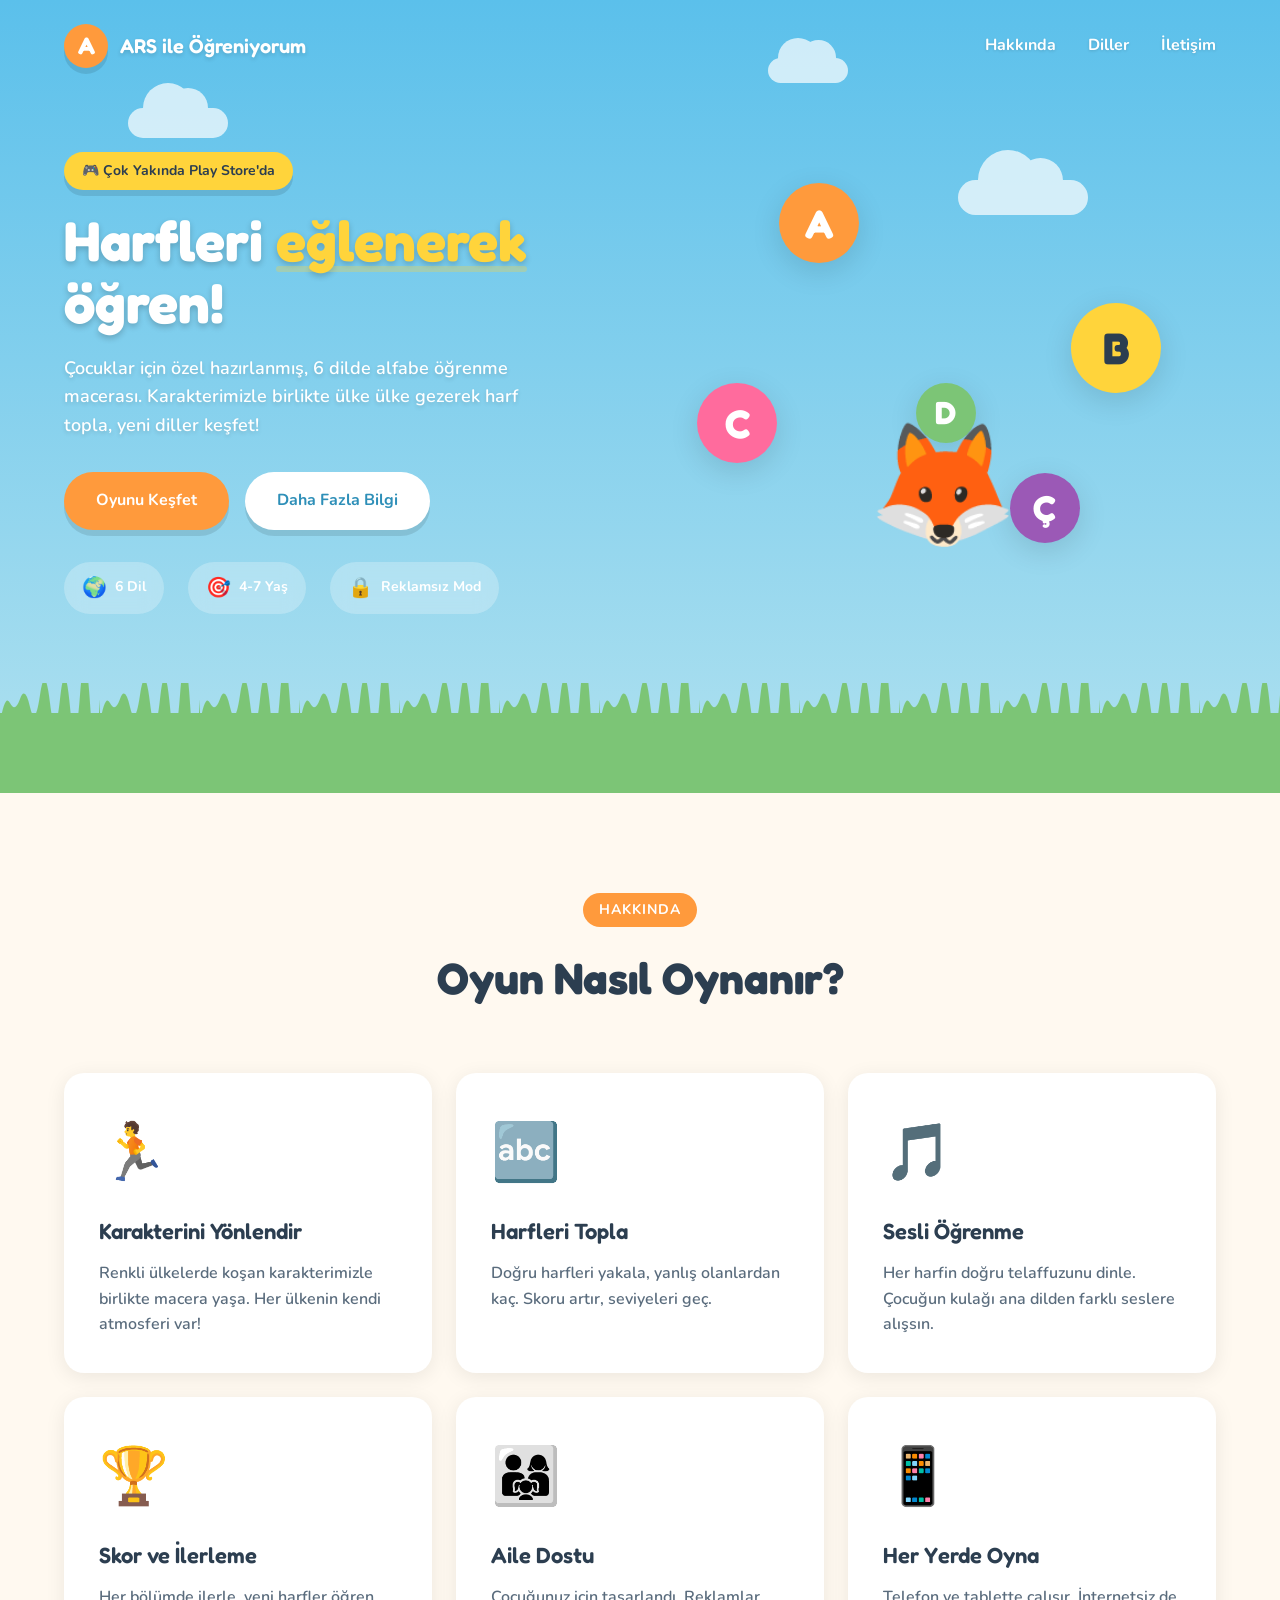
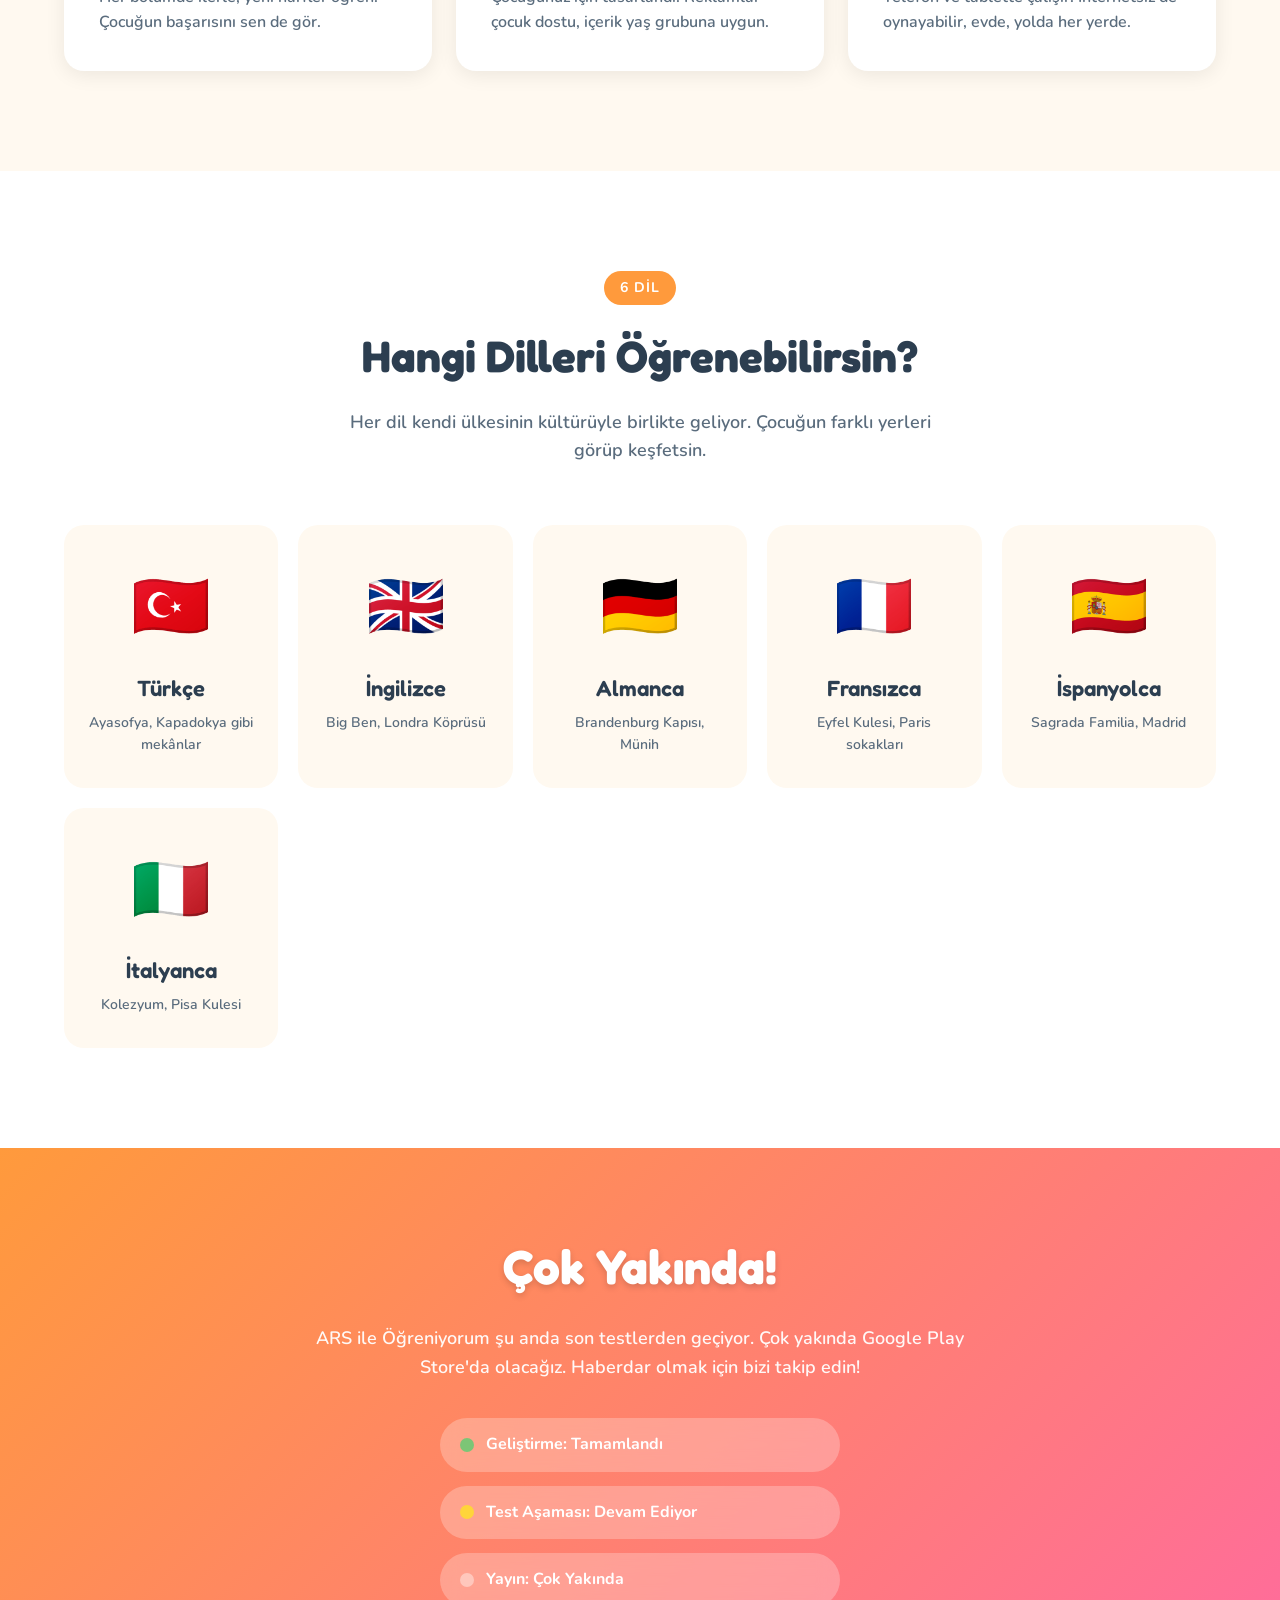
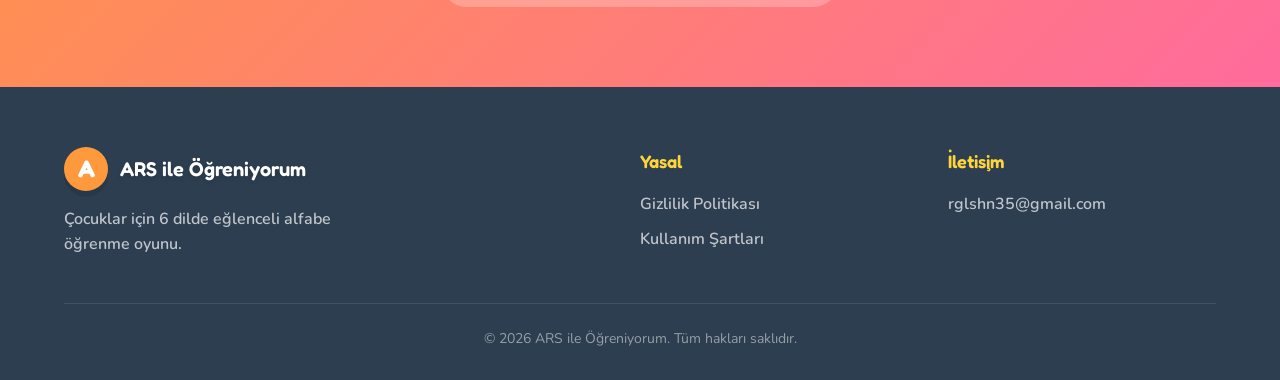
==== index.html @ 85badfee "Add files via upload" ====
<!DOCTYPE html>
<html lang="tr">
<head>
<meta charset="UTF-8">
<meta name="viewport" content="width=device-width, initial-scale=1.0">
<title>ARS ile Öğreniyorum - 6 Dilde Eğlenceli Alfabe Oyunu</title>
<meta name="description" content="Çocuklar için 6 dilde alfabe öğrenme oyunu. Türkçe, İngilizce, Almanca, Fransızca, İspanyolca ve İtalyanca alfabesini eğlenerek öğrenin!">
<meta name="keywords" content="alfabe oyunu, çocuk eğitimi, harf öğrenme, dil öğrenme, eğitici oyun, türkçe alfabe, ingilizce alfabe">
<meta name="author" content="Recep Gülşahin">
<meta property="og:title" content="ARS ile Öğreniyorum - Eğlenceli Alfabe Oyunu">
<meta property="og:description" content="6 dilde harf toplama oyunu ile çocuğunuz alfabeyi eğlenerek öğrensin!">
<meta property="og:type" content="website">
<meta property="og:url" content="https://arsileogreniyorum.com">
<link rel="preconnect" href="https://fonts.googleapis.com">
<link rel="preconnect" href="https://fonts.gstatic.com" crossorigin>
<link href="https://fonts.googleapis.com/css2?family=Fredoka:wght@400;500;600;700&family=Nunito:wght@400;600;700;800&display=swap" rel="stylesheet">
<link rel="stylesheet" href="style.css">
</head>
<body>

<!-- Gökyüzü ve bulutlar -->
<div class="sky-bg">
  <div class="cloud cloud-1"></div>
  <div class="cloud cloud-2"></div>
  <div class="cloud cloud-3"></div>
</div>

<!-- Header -->
<header>
  <nav class="container">
    <div class="logo">
      <span class="logo-icon">A</span>
      <span class="logo-text">ARS ile Öğreniyorum</span>
    </div>
    <div class="nav-links">
      <a href="#hakkinda">Hakkında</a>
      <a href="#diller">Diller</a>
      <a href="#iletisim">İletişim</a>
    </div>
  </nav>
</header>

<!-- Hero -->
<section class="hero container">
  <div class="hero-content">
    <div class="badge">🎮 Çok Yakında Play Store'da</div>
    <h1>Harfleri <span class="highlight">eğlenerek</span> öğren!</h1>
    <p class="hero-text">
      Çocuklar için özel hazırlanmış, 6 dilde alfabe öğrenme macerası.
      Karakterimizle birlikte ülke ülke gezerek harf topla, yeni diller keşfet!
    </p>
    <div class="hero-buttons">
      <a href="#diller" class="btn btn-primary">Oyunu Keşfet</a>
      <a href="#hakkinda" class="btn btn-secondary">Daha Fazla Bilgi</a>
    </div>
    <div class="hero-features">
      <div class="feature-mini">
        <span class="feature-icon">🌍</span>
        <span>6 Dil</span>
      </div>
      <div class="feature-mini">
        <span class="feature-icon">🎯</span>
        <span>4-7 Yaş</span>
      </div>
      <div class="feature-mini">
        <span class="feature-icon">🔒</span>
        <span>Reklamsız Mod</span>
      </div>
    </div>
  </div>
  <div class="hero-visual">
    <div class="letter-bubble bubble-1">A</div>
    <div class="letter-bubble bubble-2">B</div>
    <div class="letter-bubble bubble-3">C</div>
    <div class="letter-bubble bubble-4">Ç</div>
    <div class="letter-bubble bubble-5">D</div>
    <div class="hero-character">🦊</div>
  </div>
</section>

<!-- Çimen ayırıcı -->
<div class="grass-divider"></div>

<!-- Hakkında -->
<section id="hakkinda" class="about">
  <div class="container">
    <div class="section-header">
      <span class="section-label">Hakkında</span>
      <h2>Oyun Nasıl Oynanır?</h2>
    </div>
    <div class="features-grid">
      <div class="feature-card">
        <div class="feature-emoji">🏃</div>
        <h3>Karakterini Yönlendir</h3>
        <p>Renkli ülkelerde koşan karakterimizle birlikte macera yaşa. Her ülkenin kendi atmosferi var!</p>
      </div>
      <div class="feature-card">
        <div class="feature-emoji">🔤</div>
        <h3>Harfleri Topla</h3>
        <p>Doğru harfleri yakala, yanlış olanlardan kaç. Skoru artır, seviyeleri geç.</p>
      </div>
      <div class="feature-card">
        <div class="feature-emoji">🎵</div>
        <h3>Sesli Öğrenme</h3>
        <p>Her harfin doğru telaffuzunu dinle. Çocuğun kulağı ana dilden farklı seslere alışsın.</p>
      </div>
      <div class="feature-card">
        <div class="feature-emoji">🏆</div>
        <h3>Skor ve İlerleme</h3>
        <p>Her bölümde ilerle, yeni harfler öğren. Çocuğun başarısını sen de gör.</p>
      </div>
      <div class="feature-card">
        <div class="feature-emoji">👨‍👩‍👧</div>
        <h3>Aile Dostu</h3>
        <p>Çocuğunuz için tasarlandı. Reklamlar çocuk dostu, içerik yaş grubuna uygun.</p>
      </div>
      <div class="feature-card">
        <div class="feature-emoji">📱</div>
        <h3>Her Yerde Oyna</h3>
        <p>Telefon ve tablette çalışır. İnternetsiz de oynayabilir, evde, yolda her yerde.</p>
      </div>
    </div>
  </div>
</section>

<!-- Diller -->
<section id="diller" class="languages">
  <div class="container">
    <div class="section-header">
      <span class="section-label">6 Dil</span>
      <h2>Hangi Dilleri Öğrenebilirsin?</h2>
      <p class="section-text">Her dil kendi ülkesinin kültürüyle birlikte geliyor. Çocuğun farklı yerleri görüp keşfetsin.</p>
    </div>
    <div class="languages-grid">
      <div class="language-card">
        <div class="lang-flag">🇹🇷</div>
        <h3>Türkçe</h3>
        <p>Ayasofya, Kapadokya gibi mekânlar</p>
      </div>
      <div class="language-card">
        <div class="lang-flag">🇬🇧</div>
        <h3>İngilizce</h3>
        <p>Big Ben, Londra Köprüsü</p>
      </div>
      <div class="language-card">
        <div class="lang-flag">🇩🇪</div>
        <h3>Almanca</h3>
        <p>Brandenburg Kapısı, Münih</p>
      </div>
      <div class="language-card">
        <div class="lang-flag">🇫🇷</div>
        <h3>Fransızca</h3>
        <p>Eyfel Kulesi, Paris sokakları</p>
      </div>
      <div class="language-card">
        <div class="lang-flag">🇪🇸</div>
        <h3>İspanyolca</h3>
        <p>Sagrada Familia, Madrid</p>
      </div>
      <div class="language-card">
        <div class="lang-flag">🇮🇹</div>
        <h3>İtalyanca</h3>
        <p>Kolezyum, Pisa Kulesi</p>
      </div>
    </div>
  </div>
</section>

<!-- Yakında -->
<section class="cta">
  <div class="container">
    <div class="cta-box">
      <h2>Çok Yakında!</h2>
      <p>ARS ile Öğreniyorum şu anda son testlerden geçiyor. Çok yakında Google Play Store'da olacağız. Haberdar olmak için bizi takip edin!</p>
      <div class="cta-status">
        <div class="status-item">
          <span class="status-dot"></span>
          <span>Geliştirme: Tamamlandı</span>
        </div>
        <div class="status-item">
          <span class="status-dot active"></span>
          <span>Test Aşaması: Devam Ediyor</span>
        </div>
        <div class="status-item">
          <span class="status-dot pending"></span>
          <span>Yayın: Çok Yakında</span>
        </div>
      </div>
    </div>
  </div>
</section>

<!-- Footer -->
<footer id="iletisim">
  <div class="container">
    <div class="footer-grid">
      <div class="footer-brand">
        <div class="logo">
          <span class="logo-icon">A</span>
          <span class="logo-text">ARS ile Öğreniyorum</span>
        </div>
        <p>Çocuklar için 6 dilde eğlenceli alfabe öğrenme oyunu.</p>
      </div>
      <div class="footer-links">
        <h4>Yasal</h4>
        <a href="privacy.html">Gizlilik Politikası</a>
        <a href="terms.html">Kullanım Şartları</a>
      </div>
      <div class="footer-links">
        <h4>İletişim</h4>
        <a href="mailto:rglshn35@gmail.com">rglshn35@gmail.com</a>
      </div>
    </div>
    <div class="footer-bottom">
      <p>&copy; 2026 ARS ile Öğreniyorum. Tüm hakları saklıdır.</p>
    </div>
  </div>
</footer>

</body>
</html>
---- style.css ----
/* ===========================
   ARS ile Öğreniyorum - Stil
   =========================== */

* {
  margin: 0;
  padding: 0;
  box-sizing: border-box;
}

:root {
  --sky-blue: #5BC0EB;
  --sky-blue-light: #A8DEEF;
  --sky-blue-dark: #2E8FB8;
  --orange: #FF9A3C;
  --orange-dark: #F07F1F;
  --grass-green: #7CC576;
  --grass-dark: #4A9F47;
  --yellow: #FFD43B;
  --pink: #FF6B9D;
  --purple: #9B59B6;
  --text-dark: #2C3E50;
  --text-medium: #5A6C7D;
  --text-light: #95A5A6;
  --bg-cream: #FFF9F0;
  --white: #FFFFFF;
  --shadow-soft: 0 4px 20px rgba(0,0,0,0.08);
  --shadow-medium: 0 8px 30px rgba(0,0,0,0.12);
  --shadow-pop: 0 6px 0 rgba(0,0,0,0.1);
  --radius-sm: 12px;
  --radius-md: 20px;
  --radius-lg: 30px;
  --radius-xl: 40px;
}

html {
  scroll-behavior: smooth;
}

body {
  font-family: 'Nunito', -apple-system, sans-serif;
  color: var(--text-dark);
  background: var(--bg-cream);
  line-height: 1.6;
  overflow-x: hidden;
}

.container {
  max-width: 1200px;
  margin: 0 auto;
  padding: 0 24px;
}

/* ============ ARKA PLAN ============ */
.sky-bg {
  position: fixed;
  top: 0;
  left: 0;
  width: 100%;
  height: 80vh;
  background: linear-gradient(180deg, var(--sky-blue) 0%, var(--sky-blue-light) 100%);
  z-index: -2;
  overflow: hidden;
}

.cloud {
  position: absolute;
  background: white;
  border-radius: 100px;
  opacity: 0.7;
  animation: float 20s ease-in-out infinite;
}

.cloud::before, .cloud::after {
  content: '';
  position: absolute;
  background: white;
  border-radius: 50%;
}

.cloud-1 {
  width: 100px;
  height: 30px;
  top: 15%;
  left: 10%;
  animation-delay: 0s;
}
.cloud-1::before {
  width: 50px;
  height: 50px;
  top: -25px;
  left: 15px;
}
.cloud-1::after {
  width: 40px;
  height: 40px;
  top: -20px;
  right: 20px;
}

.cloud-2 {
  width: 130px;
  height: 35px;
  top: 25%;
  right: 15%;
  animation-delay: -7s;
}
.cloud-2::before {
  width: 60px;
  height: 60px;
  top: -30px;
  left: 20px;
}
.cloud-2::after {
  width: 45px;
  height: 45px;
  top: -22px;
  right: 25px;
}

.cloud-3 {
  width: 80px;
  height: 25px;
  top: 8%;
  left: 60%;
  animation-delay: -14s;
}
.cloud-3::before {
  width: 40px;
  height: 40px;
  top: -20px;
  left: 10px;
}
.cloud-3::after {
  width: 35px;
  height: 35px;
  top: -18px;
  right: 12px;
}

@keyframes float {
  0%, 100% { transform: translateX(0); }
  50% { transform: translateX(30px); }
}

/* ============ HEADER ============ */
header {
  padding: 24px 0;
  position: relative;
  z-index: 10;
}

nav {
  display: flex;
  justify-content: space-between;
  align-items: center;
}

.logo {
  display: flex;
  align-items: center;
  gap: 12px;
}

.logo-icon {
  width: 44px;
  height: 44px;
  background: var(--orange);
  color: white;
  border-radius: 50%;
  display: flex;
  align-items: center;
  justify-content: center;
  font-family: 'Fredoka', sans-serif;
  font-weight: 700;
  font-size: 24px;
  box-shadow: var(--shadow-pop);
}

.logo-text {
  font-family: 'Fredoka', sans-serif;
  font-weight: 600;
  font-size: 20px;
  color: white;
  text-shadow: 0 2px 4px rgba(0,0,0,0.15);
}

.nav-links {
  display: flex;
  gap: 32px;
}

.nav-links a {
  color: white;
  text-decoration: none;
  font-weight: 700;
  font-size: 16px;
  transition: opacity 0.2s;
  text-shadow: 0 1px 3px rgba(0,0,0,0.15);
}

.nav-links a:hover {
  opacity: 0.8;
}

/* ============ HERO ============ */
.hero {
  display: grid;
  grid-template-columns: 1fr 1fr;
  gap: 60px;
  align-items: center;
  padding: 60px 24px 100px;
  position: relative;
  z-index: 5;
}

.badge {
  display: inline-block;
  background: var(--yellow);
  color: var(--text-dark);
  padding: 8px 18px;
  border-radius: 100px;
  font-weight: 700;
  font-size: 14px;
  margin-bottom: 20px;
  box-shadow: var(--shadow-pop);
}

.hero h1 {
  font-family: 'Fredoka', sans-serif;
  font-weight: 700;
  font-size: clamp(36px, 5vw, 56px);
  line-height: 1.1;
  color: white;
  margin-bottom: 20px;
  text-shadow: 0 3px 6px rgba(0,0,0,0.2);
}

.highlight {
  color: var(--yellow);
  position: relative;
  display: inline-block;
}

.highlight::after {
  content: '';
  position: absolute;
  bottom: 0;
  left: 0;
  width: 100%;
  height: 6px;
  background: var(--yellow);
  border-radius: 10px;
  opacity: 0.3;
}

.hero-text {
  color: white;
  font-size: 18px;
  margin-bottom: 32px;
  font-weight: 600;
  text-shadow: 0 2px 4px rgba(0,0,0,0.15);
  max-width: 500px;
}

.hero-buttons {
  display: flex;
  gap: 16px;
  margin-bottom: 32px;
  flex-wrap: wrap;
}

.btn {
  display: inline-block;
  padding: 16px 32px;
  border-radius: 100px;
  text-decoration: none;
  font-weight: 700;
  font-size: 16px;
  transition: transform 0.2s, box-shadow 0.2s;
  border: none;
  cursor: pointer;
}

.btn-primary {
  background: var(--orange);
  color: white;
  box-shadow: var(--shadow-pop);
}

.btn-primary:hover {
  transform: translateY(-2px);
  box-shadow: 0 10px 0 rgba(0,0,0,0.1);
}

.btn-secondary {
  background: white;
  color: var(--sky-blue-dark);
  box-shadow: var(--shadow-pop);
}

.btn-secondary:hover {
  transform: translateY(-2px);
}

.hero-features {
  display: flex;
  gap: 24px;
  flex-wrap: wrap;
}

.feature-mini {
  display: flex;
  align-items: center;
  gap: 8px;
  background: rgba(255,255,255,0.25);
  backdrop-filter: blur(10px);
  padding: 10px 18px;
  border-radius: 100px;
  color: white;
  font-weight: 700;
  font-size: 14px;
}

.feature-icon {
  font-size: 20px;
}

/* ============ HERO VISUAL ============ */
.hero-visual {
  position: relative;
  height: 400px;
}

.letter-bubble {
  position: absolute;
  width: 80px;
  height: 80px;
  background: white;
  border-radius: 50%;
  display: flex;
  align-items: center;
  justify-content: center;
  font-family: 'Fredoka', sans-serif;
  font-weight: 700;
  font-size: 40px;
  box-shadow: var(--shadow-medium);
  animation: bounce 3s ease-in-out infinite;
}

.bubble-1 {
  background: var(--orange);
  color: white;
  top: 0;
  left: 20%;
  animation-delay: 0s;
}
.bubble-2 {
  background: var(--yellow);
  color: var(--text-dark);
  top: 30%;
  right: 10%;
  animation-delay: -0.5s;
  width: 90px;
  height: 90px;
  font-size: 44px;
}
.bubble-3 {
  background: var(--pink);
  color: white;
  bottom: 30%;
  left: 5%;
  animation-delay: -1s;
}
.bubble-4 {
  background: var(--purple);
  color: white;
  bottom: 10%;
  right: 25%;
  animation-delay: -1.5s;
  width: 70px;
  height: 70px;
  font-size: 36px;
}
.bubble-5 {
  background: var(--grass-green);
  color: white;
  top: 50%;
  left: 45%;
  animation-delay: -2s;
  width: 60px;
  height: 60px;
  font-size: 32px;
}

@keyframes bounce {
  0%, 100% { transform: translateY(0) rotate(-5deg); }
  50% { transform: translateY(-15px) rotate(5deg); }
}

.hero-character {
  position: absolute;
  bottom: 0;
  left: 50%;
  transform: translateX(-50%);
  font-size: 120px;
  animation: wiggle 4s ease-in-out infinite;
}

@keyframes wiggle {
  0%, 100% { transform: translateX(-50%) rotate(-3deg); }
  50% { transform: translateX(-50%) rotate(3deg); }
}

/* ============ ÇİMEN AYIRICI ============ */
.grass-divider {
  height: 80px;
  background: var(--grass-green);
  position: relative;
  margin-top: -1px;
}

.grass-divider::before {
  content: '';
  position: absolute;
  top: -30px;
  left: 0;
  right: 0;
  height: 40px;
  background: var(--grass-green);
  -webkit-mask-image: url("data:image/svg+xml,%3Csvg xmlns='http://www.w3.org/2000/svg' viewBox='0 0 100 20' preserveAspectRatio='none'%3E%3Cpath d='M0,20 Q5,5 10,10 T20,8 T30,12 T40,6 T50,10 T60,8 T70,12 T80,6 T90,10 T100,8 L100,20 Z' fill='black'/%3E%3C/svg%3E");
  mask-image: url("data:image/svg+xml,%3Csvg xmlns='http://www.w3.org/2000/svg' viewBox='0 0 100 20' preserveAspectRatio='none'%3E%3Cpath d='M0,20 Q5,5 10,10 T20,8 T30,12 T40,6 T50,10 T60,8 T70,12 T80,6 T90,10 T100,8 L100,20 Z' fill='black'/%3E%3C/svg%3E");
  -webkit-mask-size: 100px 100%;
  mask-size: 100px 100%;
  -webkit-mask-repeat: repeat-x;
  mask-repeat: repeat-x;
}

/* ============ HAKKİNDA ============ */
.about {
  padding: 100px 0;
  background: var(--bg-cream);
  position: relative;
  z-index: 5;
}

.section-header {
  text-align: center;
  margin-bottom: 60px;
}

.section-label {
  display: inline-block;
  background: var(--orange);
  color: white;
  padding: 6px 16px;
  border-radius: 100px;
  font-weight: 700;
  font-size: 14px;
  margin-bottom: 16px;
  text-transform: uppercase;
  letter-spacing: 1px;
}

.section-header h2 {
  font-family: 'Fredoka', sans-serif;
  font-weight: 700;
  font-size: clamp(32px, 4vw, 44px);
  color: var(--text-dark);
  margin-bottom: 16px;
}

.section-text {
  color: var(--text-medium);
  font-size: 18px;
  max-width: 600px;
  margin: 0 auto;
  font-weight: 600;
}

.features-grid {
  display: grid;
  grid-template-columns: repeat(auto-fit, minmax(280px, 1fr));
  gap: 24px;
}

.feature-card {
  background: white;
  padding: 32px;
  border-radius: var(--radius-md);
  box-shadow: var(--shadow-soft);
  transition: transform 0.3s, box-shadow 0.3s;
  border: 3px solid transparent;
}

.feature-card:hover {
  transform: translateY(-8px);
  box-shadow: var(--shadow-medium);
  border-color: var(--orange);
}

.feature-emoji {
  font-size: 56px;
  margin-bottom: 16px;
}

.feature-card h3 {
  font-family: 'Fredoka', sans-serif;
  font-weight: 600;
  font-size: 22px;
  color: var(--text-dark);
  margin-bottom: 12px;
}

.feature-card p {
  color: var(--text-medium);
  font-size: 16px;
  font-weight: 600;
}

/* ============ DİLLER ============ */
.languages {
  padding: 100px 0;
  background: white;
}

.languages-grid {
  display: grid;
  grid-template-columns: repeat(auto-fit, minmax(200px, 1fr));
  gap: 20px;
}

.language-card {
  background: var(--bg-cream);
  padding: 28px 20px;
  border-radius: var(--radius-md);
  text-align: center;
  transition: transform 0.3s;
  border: 3px solid transparent;
}

.language-card:hover {
  transform: translateY(-6px) rotate(-2deg);
  border-color: var(--sky-blue);
}

.lang-flag {
  font-size: 64px;
  margin-bottom: 12px;
}

.language-card h3 {
  font-family: 'Fredoka', sans-serif;
  font-weight: 600;
  font-size: 22px;
  color: var(--text-dark);
  margin-bottom: 6px;
}

.language-card p {
  color: var(--text-medium);
  font-size: 14px;
  font-weight: 600;
}

/* ============ CTA ============ */
.cta {
  padding: 80px 0;
  background: linear-gradient(135deg, var(--orange) 0%, var(--pink) 100%);
}

.cta-box {
  text-align: center;
  color: white;
  max-width: 700px;
  margin: 0 auto;
}

.cta-box h2 {
  font-family: 'Fredoka', sans-serif;
  font-weight: 700;
  font-size: clamp(36px, 5vw, 48px);
  margin-bottom: 20px;
  text-shadow: 0 3px 6px rgba(0,0,0,0.15);
}

.cta-box p {
  font-size: 18px;
  margin-bottom: 36px;
  font-weight: 600;
  opacity: 0.95;
}

.cta-status {
  display: flex;
  flex-direction: column;
  gap: 14px;
  max-width: 400px;
  margin: 0 auto;
  text-align: left;
}

.status-item {
  display: flex;
  align-items: center;
  gap: 12px;
  background: rgba(255,255,255,0.25);
  padding: 14px 20px;
  border-radius: 100px;
  font-weight: 700;
  backdrop-filter: blur(10px);
}

.status-dot {
  width: 14px;
  height: 14px;
  border-radius: 50%;
  background: var(--grass-green);
  flex-shrink: 0;
}

.status-dot.active {
  background: var(--yellow);
  animation: pulse 1.5s ease-in-out infinite;
}

.status-dot.pending {
  background: rgba(255,255,255,0.4);
}

@keyframes pulse {
  0%, 100% { opacity: 1; }
  50% { opacity: 0.5; }
}

/* ============ FOOTER ============ */
footer {
  background: var(--text-dark);
  color: white;
  padding: 60px 0 30px;
}

.footer-grid {
  display: grid;
  grid-template-columns: 2fr 1fr 1fr;
  gap: 40px;
  margin-bottom: 40px;
}

.footer-brand .logo-text {
  color: white;
}

.footer-brand p {
  margin-top: 16px;
  color: rgba(255,255,255,0.7);
  font-weight: 600;
  max-width: 300px;
}

.footer-links h4 {
  font-family: 'Fredoka', sans-serif;
  font-weight: 600;
  font-size: 18px;
  margin-bottom: 16px;
  color: var(--yellow);
}

.footer-links a {
  display: block;
  color: rgba(255,255,255,0.7);
  text-decoration: none;
  margin-bottom: 10px;
  font-weight: 600;
  transition: color 0.2s;
}

.footer-links a:hover {
  color: white;
}

.footer-bottom {
  border-top: 1px solid rgba(255,255,255,0.1);
  padding-top: 24px;
  text-align: center;
  color: rgba(255,255,255,0.5);
  font-size: 14px;
}

/* ============ MOBİL ============ */
@media (max-width: 900px) {
  .hero {
    grid-template-columns: 1fr;
    text-align: center;
    padding: 40px 24px 80px;
  }

  .hero-text {
    margin-left: auto;
    margin-right: auto;
  }

  .hero-buttons {
    justify-content: center;
  }

  .hero-features {
    justify-content: center;
  }

  .hero-visual {
    height: 300px;
    order: -1;
  }

  .hero-character {
    font-size: 80px;
  }

  .nav-links {
    display: none;
  }

  .footer-grid {
    grid-template-columns: 1fr;
    text-align: center;
    gap: 30px;
  }

  .footer-brand p {
    margin-left: auto;
    margin-right: auto;
  }
}

@media (max-width: 600px) {
  .container {
    padding: 0 16px;
  }

  .hero h1 {
    font-size: 36px;
  }

  .hero-text {
    font-size: 16px;
  }

  .btn {
    padding: 14px 28px;
    font-size: 15px;
  }

  .feature-card {
    padding: 24px;
  }
}

/* Gizlilik & Şartlar sayfaları */
.legal-page {
  background: var(--bg-cream);
  min-height: 100vh;
}

.legal-page .sky-bg {
  height: 200px;
}

.legal-content {
  background: white;
  border-radius: var(--radius-lg);
  padding: 50px;
  margin: 40px auto 80px;
  max-width: 900px;
  box-shadow: var(--shadow-soft);
  position: relative;
  z-index: 5;
}

.legal-content h1 {
  font-family: 'Fredoka', sans-serif;
  font-weight: 700;
  font-size: 36px;
  color: var(--text-dark);
  margin-bottom: 8px;
}

.legal-content .last-updated {
  color: var(--text-light);
  font-size: 14px;
  margin-bottom: 32px;
  font-weight: 600;
}

.legal-content h2 {
  font-family: 'Fredoka', sans-serif;
  font-weight: 600;
  font-size: 24px;
  color: var(--orange-dark);
  margin: 32px 0 12px;
}

.legal-content h3 {
  font-family: 'Fredoka', sans-serif;
  font-weight: 600;
  font-size: 18px;
  color: var(--text-dark);
  margin: 20px 0 8px;
}

.legal-content p, .legal-content li {
  color: var(--text-medium);
  font-size: 16px;
  line-height: 1.7;
  margin-bottom: 12px;
  font-weight: 500;
}

.legal-content ul {
  padding-left: 24px;
  margin-bottom: 16px;
}

.legal-content a {
  color: var(--sky-blue-dark);
  font-weight: 700;
}

.legal-content .back-link {
  display: inline-block;
  margin-bottom: 20px;
  color: var(--orange-dark);
  text-decoration: none;
  font-weight: 700;
}

.legal-content .back-link:hover {
  text-decoration: underline;
}

.legal-content .contact-box {
  background: var(--bg-cream);
  padding: 24px;
  border-radius: var(--radius-md);
  margin-top: 32px;
  border-left: 4px solid var(--orange);
}

@media (max-width: 600px) {
  .legal-content {
    padding: 30px 20px;
    margin: 20px 16px 60px;
  }

  .legal-content h1 {
    font-size: 28px;
  }
}
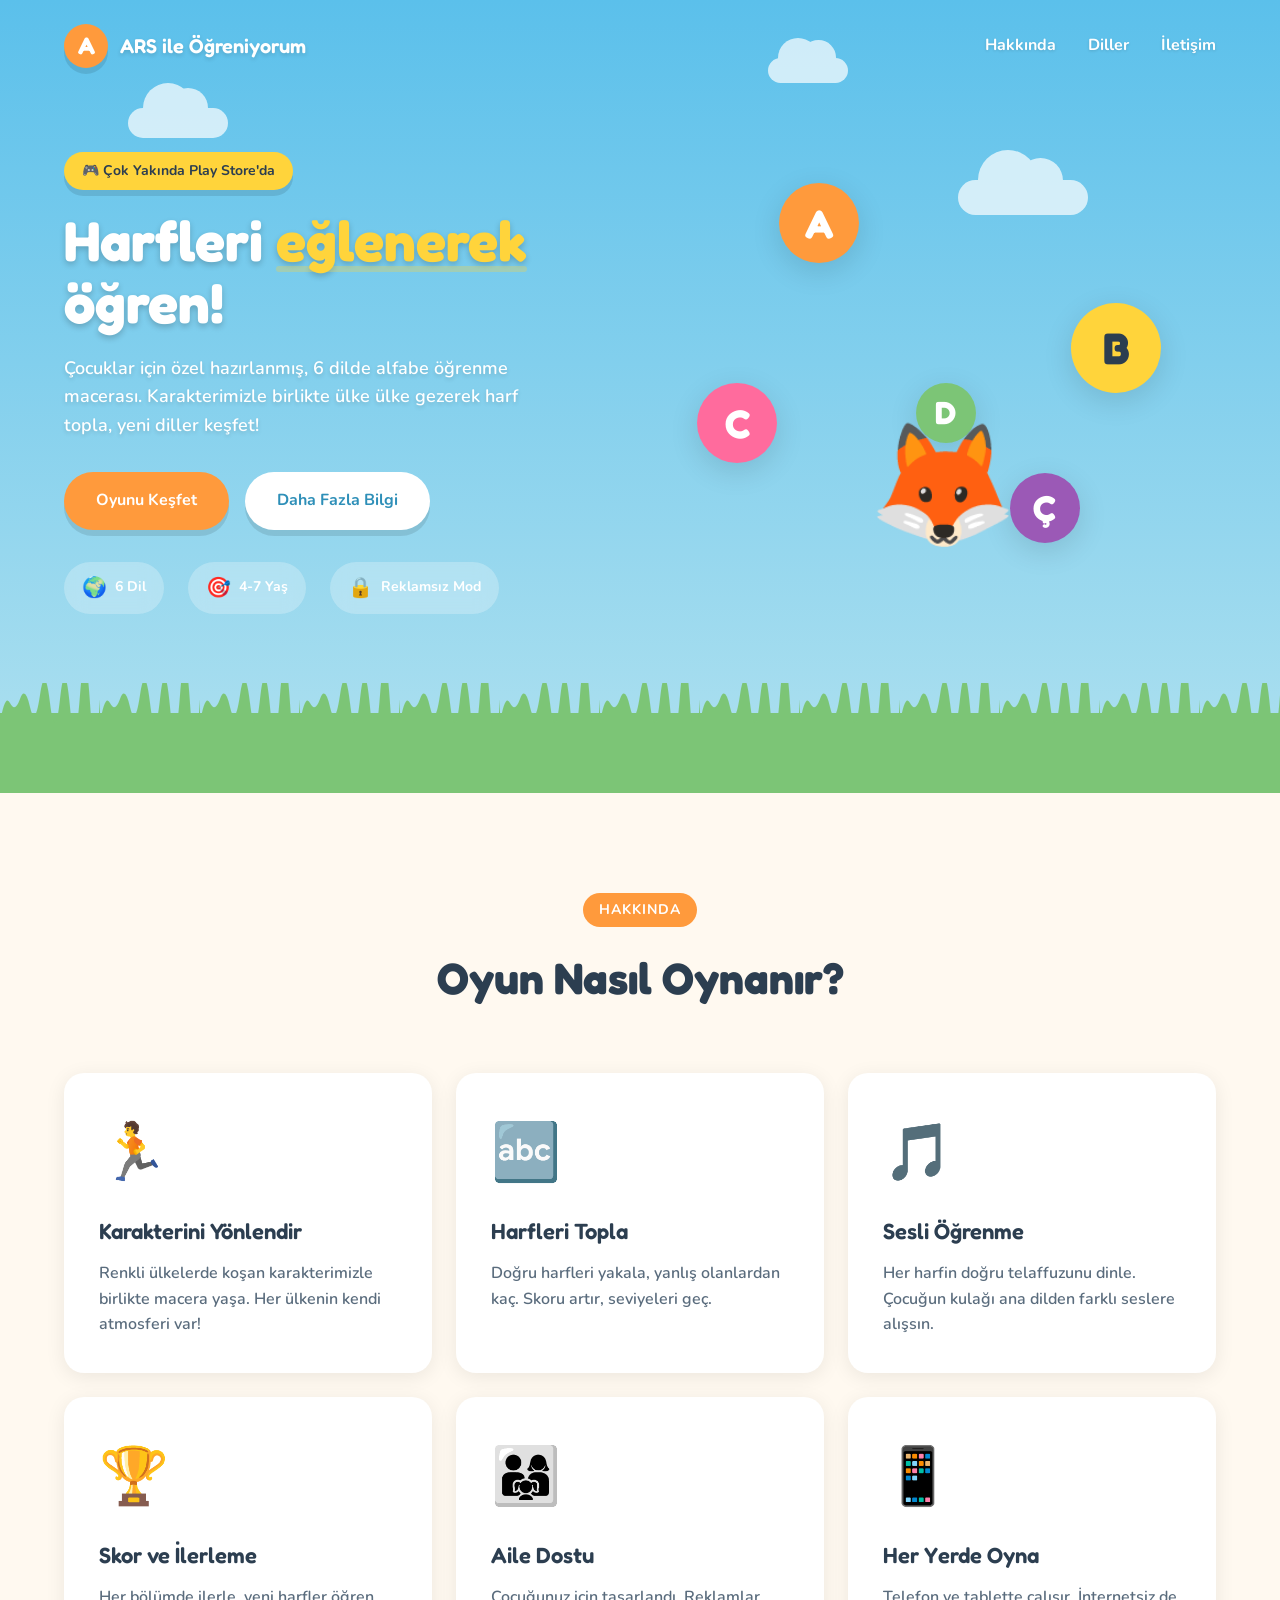
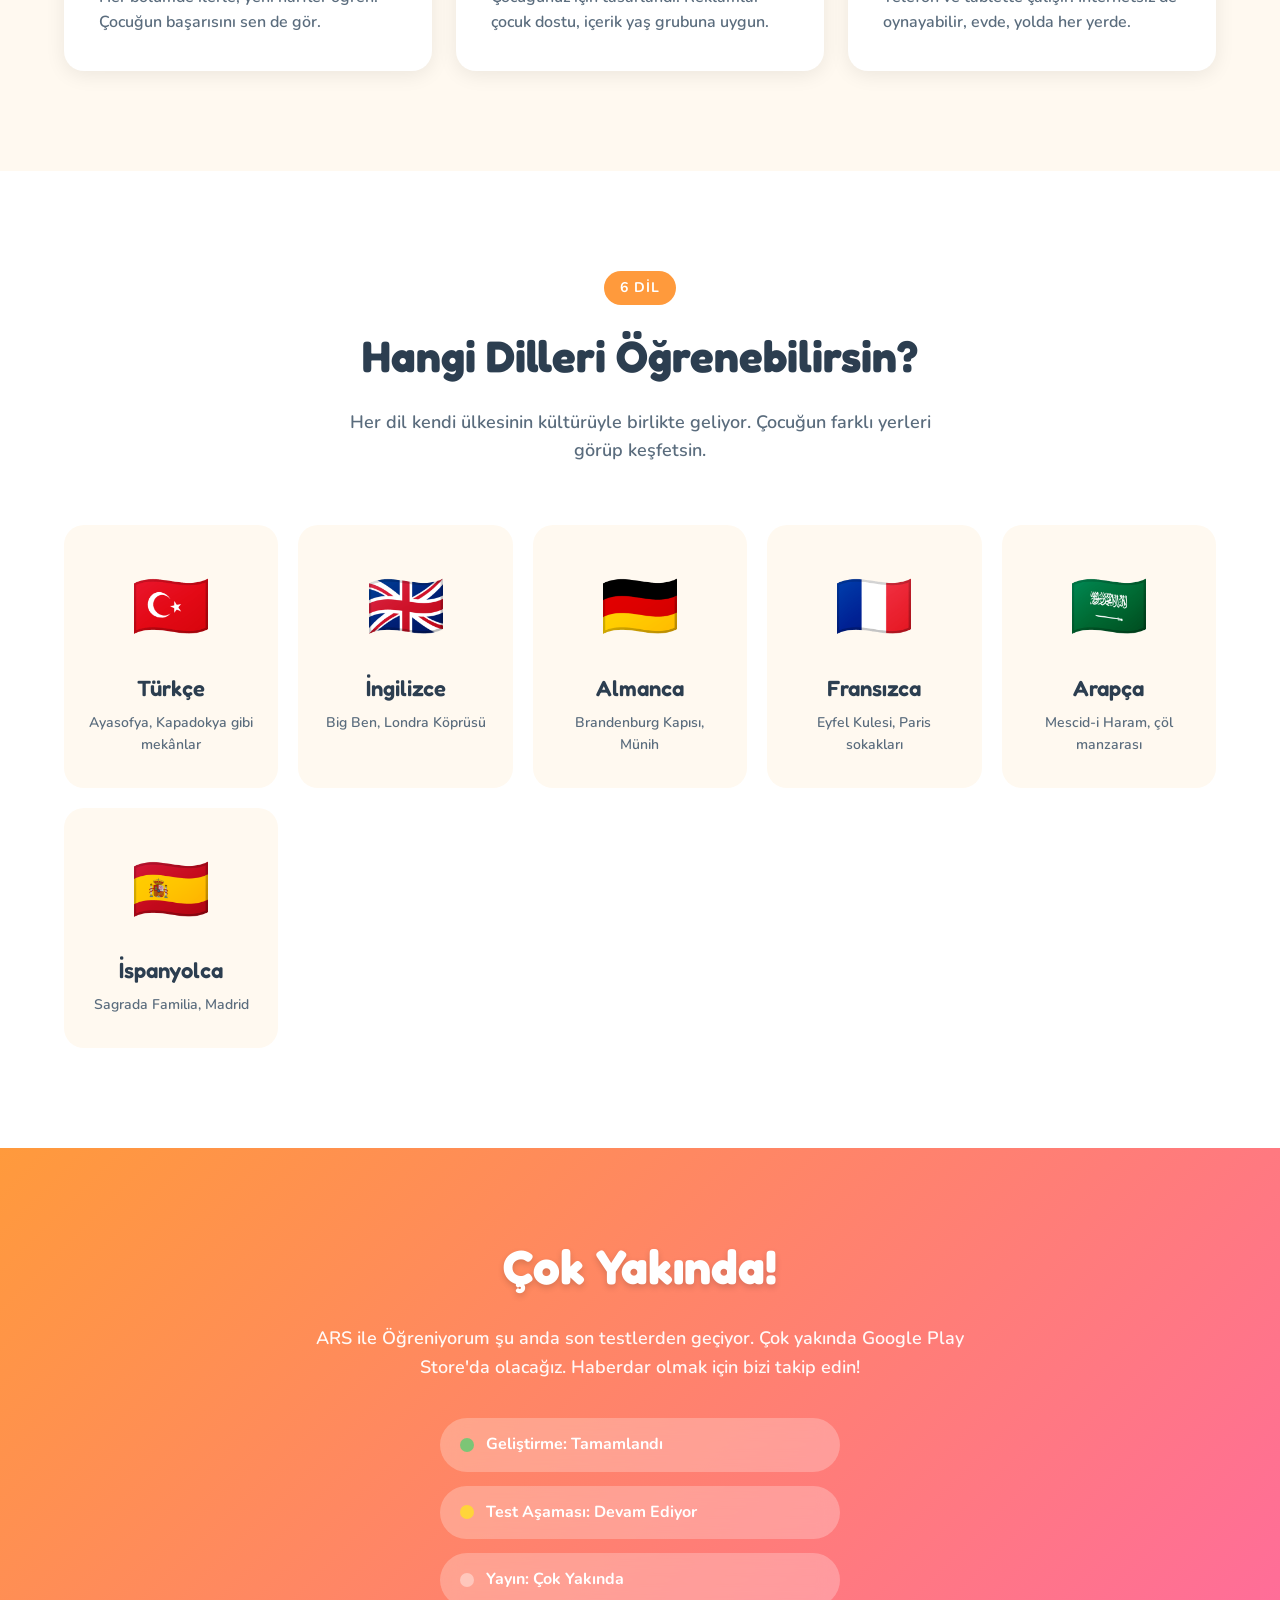
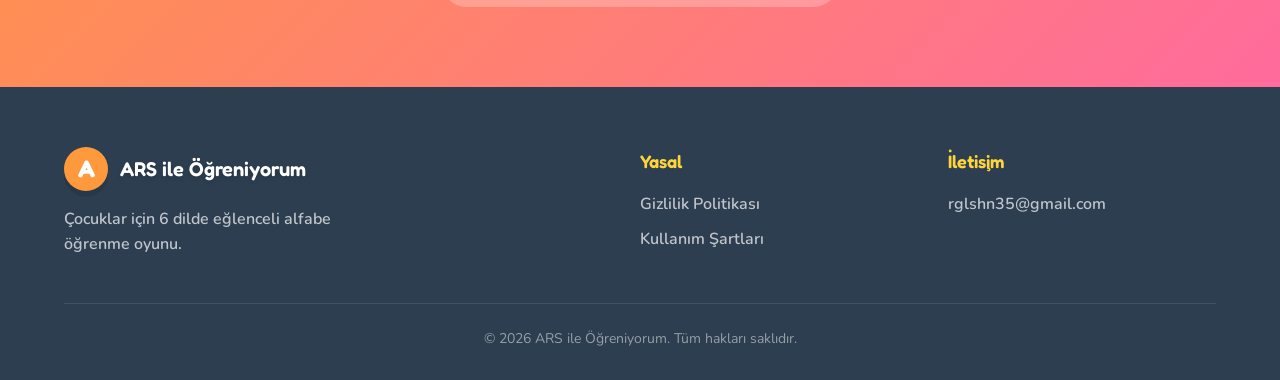
==== commit 6579911a: "Add files via upload" ====
--- a/index.html
+++ b/index.html
@@ -4,7 +4,7 @@
 <meta charset="UTF-8">
 <meta name="viewport" content="width=device-width, initial-scale=1.0">
 <title>ARS ile Öğreniyorum - 6 Dilde Eğlenceli Alfabe Oyunu</title>
-<meta name="description" content="Çocuklar için 6 dilde alfabe öğrenme oyunu. Türkçe, İngilizce, Almanca, Fransızca, İspanyolca ve İtalyanca alfabesini eğlenerek öğrenin!">
+<meta name="description" content="Çocuklar için 6 dilde alfabe öğrenme oyunu. Türkçe, İngilizce, Almanca, Fransızca, Arapça ve İspanyolca alfabesini eğlenerek öğrenin!">
 <meta name="keywords" content="alfabe oyunu, çocuk eğitimi, harf öğrenme, dil öğrenme, eğitici oyun, türkçe alfabe, ingilizce alfabe">
 <meta name="author" content="Recep Gülşahin">
 <meta property="og:title" content="ARS ile Öğreniyorum - Eğlenceli Alfabe Oyunu">
@@ -153,14 +153,14 @@
         <p>Eyfel Kulesi, Paris sokakları</p>
       </div>
       <div class="language-card">
+        <div class="lang-flag">🇸🇦</div>
+        <h3>Arapça</h3>
+        <p>Mescid-i Haram, çöl manzarası</p>
+      </div>
+      <div class="language-card">
         <div class="lang-flag">🇪🇸</div>
         <h3>İspanyolca</h3>
         <p>Sagrada Familia, Madrid</p>
-      </div>
-      <div class="language-card">
-        <div class="lang-flag">🇮🇹</div>
-        <h3>İtalyanca</h3>
-        <p>Kolezyum, Pisa Kulesi</p>
       </div>
     </div>
   </div>
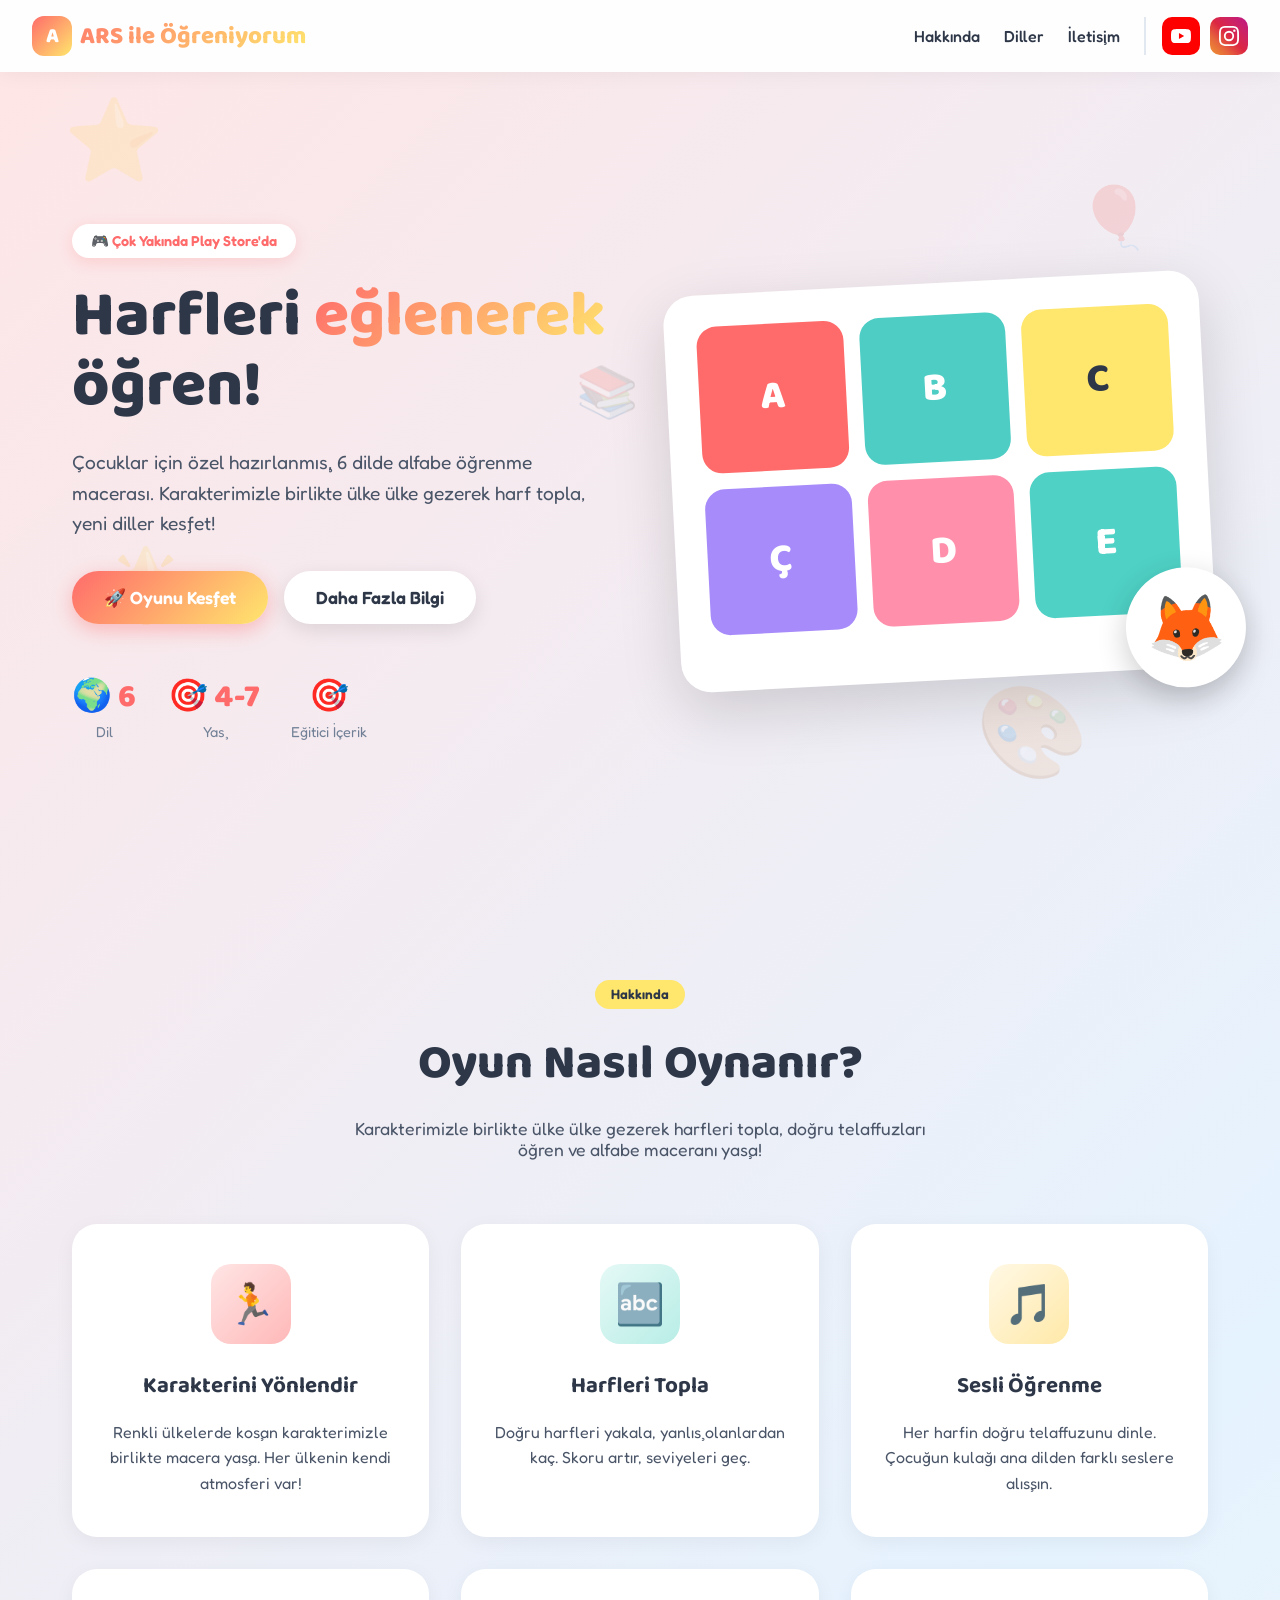
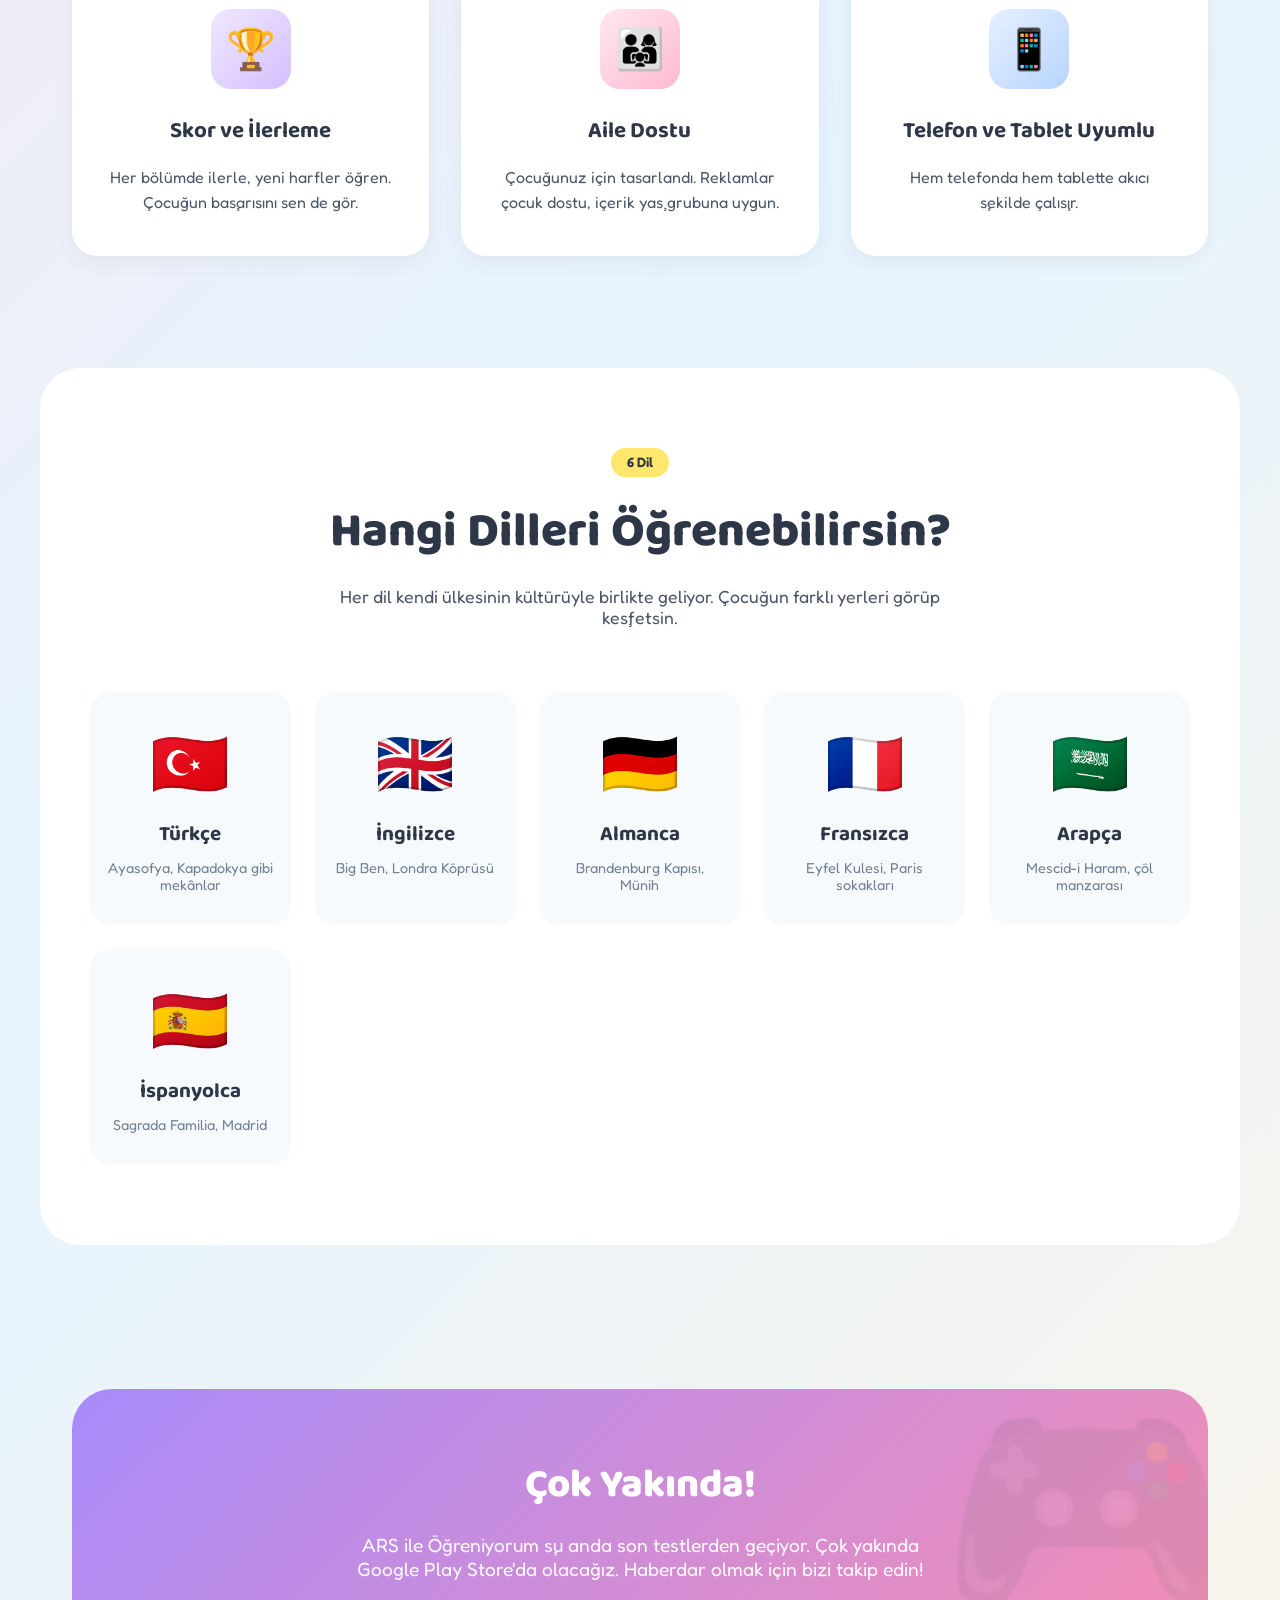
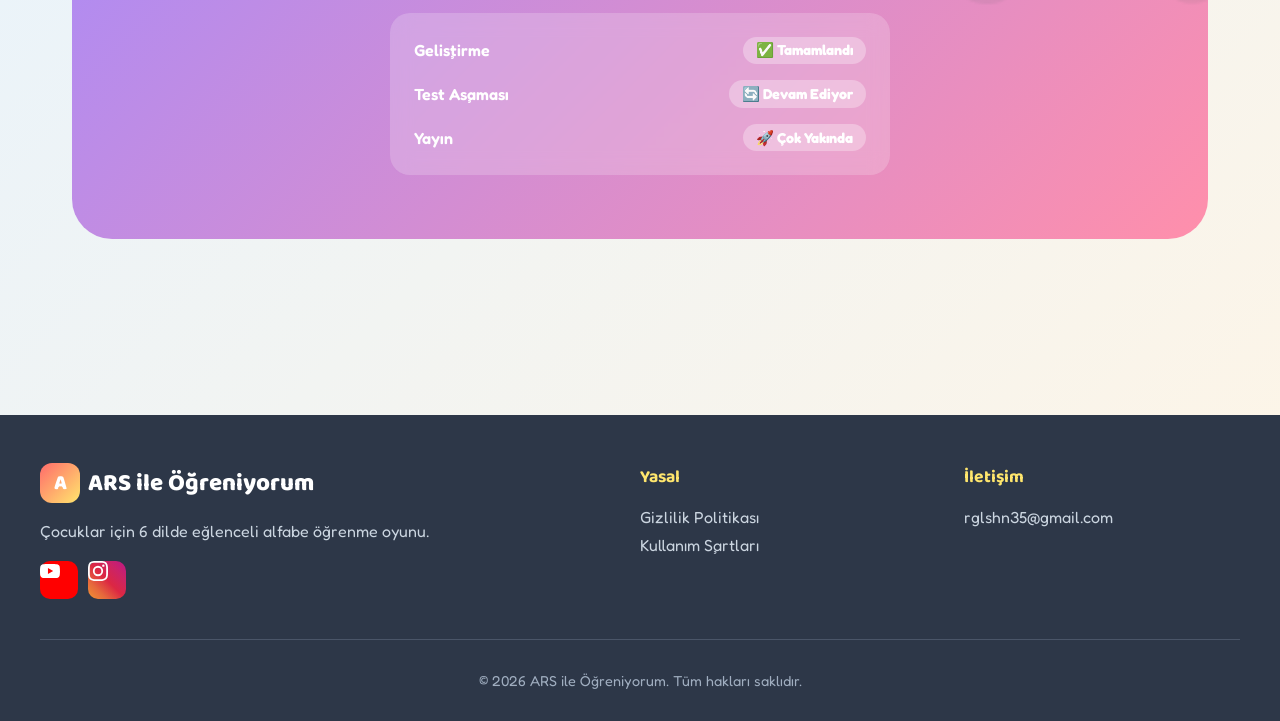
==== commit 408edc02: "Add files via upload" ====
--- a/index.html
+++ b/index.html
@@ -1,221 +1,1033 @@
 <!DOCTYPE html>
 <html lang="tr">
 <head>
-<meta charset="UTF-8">
-<meta name="viewport" content="width=device-width, initial-scale=1.0">
-<title>ARS ile Öğreniyorum - 6 Dilde Eğlenceli Alfabe Oyunu</title>
-<meta name="description" content="Çocuklar için 6 dilde alfabe öğrenme oyunu. Türkçe, İngilizce, Almanca, Fransızca, Arapça ve İspanyolca alfabesini eğlenerek öğrenin!">
-<meta name="keywords" content="alfabe oyunu, çocuk eğitimi, harf öğrenme, dil öğrenme, eğitici oyun, türkçe alfabe, ingilizce alfabe">
-<meta name="author" content="Recep Gülşahin">
-<meta property="og:title" content="ARS ile Öğreniyorum - Eğlenceli Alfabe Oyunu">
-<meta property="og:description" content="6 dilde harf toplama oyunu ile çocuğunuz alfabeyi eğlenerek öğrensin!">
-<meta property="og:type" content="website">
-<meta property="og:url" content="https://arsileogreniyorum.com">
-<link rel="preconnect" href="https://fonts.googleapis.com">
-<link rel="preconnect" href="https://fonts.gstatic.com" crossorigin>
-<link href="https://fonts.googleapis.com/css2?family=Fredoka:wght@400;500;600;700&family=Nunito:wght@400;600;700;800&display=swap" rel="stylesheet">
-<link rel="stylesheet" href="style.css">
+    <meta charset="UTF-8">
+    <meta name="viewport" content="width=device-width, initial-scale=1.0">
+    <title>ARS ile Öğreniyorum - 6 Dilde Eğlenceli Alfabe Oyunu</title>
+    <meta name="description" content="Çocuklar için 6 dilde alfabe öğrenme oyunu. Türkçe, İngilizce, Almanca, Fransızca, Arapça ve İspanyolca alfabesini eğlenerek öğrenin!">
+    <meta name="keywords" content="alfabe oyunu, çocuk eğitimi, harf öğrenme, dil öğrenme, eğitici oyun, türkçe alfabe, ingilizce alfabe">
+    <meta name="author" content="Recep Gülşahin">
+
+    <!-- Open Graph -->
+    <meta property="og:title" content="ARS ile Öğreniyorum - Eğlenceli Alfabe Oyunu">
+    <meta property="og:description" content="6 dilde harf toplama oyunu ile çocuğunuz alfabeyi eğlenerek öğrensin!">
+    <meta property="og:type" content="website">
+    <meta property="og:url" content="https://arsileogreniyorum.com">
+
+    <!-- Favicon -->
+    <link rel="icon" type="image/svg+xml" href="data:image/svg+xml,%3Csvg xmlns='http://www.w3.org/2000/svg' viewBox='0 0 100 100'%3E%3Ctext y='.9em' font-size='90'%3E🎮%3C/text%3E%3C/svg%3E">
+
+    <!-- Google Fonts -->
+    <link rel="preconnect" href="https://fonts.googleapis.com">
+    <link rel="preconnect" href="https://fonts.gstatic.com" crossorigin>
+    <link href="https://fonts.googleapis.com/css2?family=Fredoka:wght@400;500;600;700&family=Baloo+2:wght@400;600;700;800&display=swap" rel="stylesheet">
+
+    <style>
+        * {
+            margin: 0;
+            padding: 0;
+            box-sizing: border-box;
+        }
+
+        :root {
+            --primary: #FF6B6B;
+            --secondary: #4ECDC4;
+            --accent: #FFE66D;
+            --purple: #A78BFA;
+            --pink: #FF8FAB;
+            --dark: #2D3748;
+            --light: #F7FAFC;
+            --gradient-1: linear-gradient(135deg, #FF6B6B 0%, #FFE66D 100%);
+            --gradient-2: linear-gradient(135deg, #4ECDC4 0%, #44A08D 100%);
+            --gradient-3: linear-gradient(135deg, #A78BFA 0%, #FF8FAB 100%);
+            --gradient-bg: linear-gradient(135deg, #FFE5E5 0%, #E5F3FF 50%, #FFF5E5 100%);
+        }
+
+        body {
+            font-family: 'Fredoka', -apple-system, BlinkMacSystemFont, sans-serif;
+            color: var(--dark);
+            background: var(--gradient-bg);
+            min-height: 100vh;
+            overflow-x: hidden;
+        }
+
+        /* Floating shapes background */
+        .bg-shapes {
+            position: fixed;
+            top: 0;
+            left: 0;
+            width: 100%;
+            height: 100%;
+            z-index: -1;
+            overflow: hidden;
+            pointer-events: none;
+        }
+
+        .shape {
+            position: absolute;
+            opacity: 0.15;
+            animation: float 15s infinite ease-in-out;
+        }
+
+        .shape:nth-child(1) { top: 10%; left: 5%; font-size: 80px; animation-delay: 0s; }
+        .shape:nth-child(2) { top: 20%; right: 10%; font-size: 60px; animation-delay: 2s; }
+        .shape:nth-child(3) { top: 60%; left: 8%; font-size: 70px; animation-delay: 4s; }
+        .shape:nth-child(4) { top: 75%; right: 15%; font-size: 90px; animation-delay: 6s; }
+        .shape:nth-child(5) { top: 40%; left: 45%; font-size: 50px; animation-delay: 8s; }
+
+        @keyframes float {
+            0%, 100% { transform: translateY(0) rotate(0deg); }
+            50% { transform: translateY(-30px) rotate(10deg); }
+        }
+
+        /* Navigation */
+        nav {
+            position: fixed;
+            top: 0;
+            left: 0;
+            right: 0;
+            background: rgba(255, 255, 255, 0.95);
+            backdrop-filter: blur(10px);
+            padding: 1rem 2rem;
+            display: flex;
+            justify-content: space-between;
+            align-items: center;
+            z-index: 1000;
+            box-shadow: 0 2px 20px rgba(0,0,0,0.05);
+        }
+
+        .logo {
+            font-family: 'Baloo 2', cursive;
+            font-size: 1.5rem;
+            font-weight: 800;
+            background: var(--gradient-1);
+            -webkit-background-clip: text;
+            -webkit-text-fill-color: transparent;
+            background-clip: text;
+            display: flex;
+            align-items: center;
+            gap: 0.5rem;
+        }
+
+        .logo-icon {
+            display: inline-flex;
+            align-items: center;
+            justify-content: center;
+            width: 40px;
+            height: 40px;
+            background: var(--gradient-1);
+            border-radius: 12px;
+            color: white;
+            font-size: 1.3rem;
+            -webkit-text-fill-color: white;
+        }
+
+        .nav-right {
+            display: flex;
+            align-items: center;
+            gap: 1.5rem;
+        }
+
+        .nav-links {
+            display: flex;
+            gap: 1.5rem;
+            list-style: none;
+        }
+
+        .nav-links a {
+            color: var(--dark);
+            text-decoration: none;
+            font-weight: 500;
+            transition: color 0.3s;
+            position: relative;
+        }
+
+        .nav-links a:hover {
+            color: var(--primary);
+        }
+
+        .nav-links a::after {
+            content: '';
+            position: absolute;
+            bottom: -4px;
+            left: 0;
+            width: 0;
+            height: 2px;
+            background: var(--primary);
+            transition: width 0.3s;
+        }
+
+        .nav-links a:hover::after {
+            width: 100%;
+        }
+
+        .social-icons {
+            display: flex;
+            gap: 0.6rem;
+            align-items: center;
+            padding-left: 1rem;
+            border-left: 2px solid #E2E8F0;
+        }
+
+        .social-icon {
+            display: inline-flex;
+            align-items: center;
+            justify-content: center;
+            width: 38px;
+            height: 38px;
+            border-radius: 10px;
+            text-decoration: none;
+            transition: all 0.3s ease;
+            color: white;
+        }
+
+        .social-icon.youtube {
+            background: #FF0000;
+        }
+
+        .social-icon.instagram {
+            background: linear-gradient(45deg, #f09433 0%,#e6683c 25%,#dc2743 50%,#cc2366 75%,#bc1888 100%);
+        }
+
+        .social-icon:hover {
+            transform: translateY(-3px) scale(1.05);
+            box-shadow: 0 6px 15px rgba(0,0,0,0.2);
+        }
+
+        .social-icon svg {
+            width: 20px;
+            height: 20px;
+            fill: white;
+        }
+
+        /* Hero Section */
+        .hero {
+            min-height: 100vh;
+            padding: 8rem 2rem 4rem;
+            display: flex;
+            align-items: center;
+            justify-content: center;
+            position: relative;
+        }
+
+        .hero-content {
+            max-width: 1200px;
+            display: grid;
+            grid-template-columns: 1fr 1fr;
+            gap: 4rem;
+            align-items: center;
+        }
+
+        .hero-text {
+            animation: slideInLeft 0.8s ease-out;
+        }
+
+        @keyframes slideInLeft {
+            from { opacity: 0; transform: translateX(-50px); }
+            to { opacity: 1; transform: translateX(0); }
+        }
+
+        .hero-badge {
+            display: inline-block;
+            background: white;
+            padding: 0.5rem 1.2rem;
+            border-radius: 50px;
+            font-size: 0.9rem;
+            color: var(--primary);
+            font-weight: 600;
+            margin-bottom: 1.5rem;
+            box-shadow: 0 4px 15px rgba(255, 107, 107, 0.2);
+            animation: pulse 2s infinite;
+        }
+
+        @keyframes pulse {
+            0%, 100% { transform: scale(1); }
+            50% { transform: scale(1.05); }
+        }
+
+        h1 {
+            font-family: 'Baloo 2', cursive;
+            font-size: 4rem;
+            font-weight: 800;
+            line-height: 1.1;
+            margin-bottom: 1.5rem;
+            color: var(--dark);
+        }
+
+        h1 .highlight {
+            background: var(--gradient-1);
+            -webkit-background-clip: text;
+            -webkit-text-fill-color: transparent;
+            background-clip: text;
+            display: inline-block;
+        }
+
+        .hero-text p {
+            font-size: 1.2rem;
+            color: #4A5568;
+            margin-bottom: 2rem;
+            line-height: 1.6;
+        }
+
+        .cta-buttons {
+            display: flex;
+            gap: 1rem;
+            flex-wrap: wrap;
+        }
+
+        .btn {
+            padding: 1rem 2rem;
+            border-radius: 50px;
+            font-size: 1.1rem;
+            font-weight: 600;
+            text-decoration: none;
+            transition: all 0.3s;
+            cursor: pointer;
+            border: none;
+            font-family: inherit;
+            display: inline-flex;
+            align-items: center;
+            gap: 0.5rem;
+        }
+
+        .btn-primary {
+            background: var(--gradient-1);
+            color: white;
+            box-shadow: 0 6px 20px rgba(255, 107, 107, 0.4);
+        }
+
+        .btn-primary:hover {
+            transform: translateY(-3px);
+            box-shadow: 0 10px 30px rgba(255, 107, 107, 0.5);
+        }
+
+        .btn-secondary {
+            background: white;
+            color: var(--dark);
+            box-shadow: 0 6px 20px rgba(0, 0, 0, 0.1);
+        }
+
+        .btn-secondary:hover {
+            transform: translateY(-3px);
+            background: var(--accent);
+        }
+
+        .stats {
+            display: flex;
+            gap: 2rem;
+            margin-top: 3rem;
+        }
+
+        .stat {
+            text-align: center;
+        }
+
+        .stat-number {
+            font-family: 'Baloo 2', cursive;
+            font-size: 2rem;
+            font-weight: 800;
+            color: var(--primary);
+        }
+
+        .stat-label {
+            font-size: 0.9rem;
+            color: #718096;
+        }
+
+        /* Hero Visual */
+        .hero-visual {
+            position: relative;
+            animation: slideInRight 0.8s ease-out;
+        }
+
+        @keyframes slideInRight {
+            from { opacity: 0; transform: translateX(50px); }
+            to { opacity: 1; transform: translateX(0); }
+        }
+
+        .game-preview {
+            background: white;
+            border-radius: 30px;
+            padding: 2rem;
+            box-shadow: 0 20px 60px rgba(0,0,0,0.15);
+            position: relative;
+            transform: rotate(-3deg);
+            transition: transform 0.3s;
+        }
+
+        .game-preview:hover {
+            transform: rotate(0deg) scale(1.02);
+        }
+
+        .letter-grid {
+            display: grid;
+            grid-template-columns: repeat(3, 1fr);
+            gap: 1rem;
+            margin-bottom: 1.5rem;
+        }
+
+        .letter-box {
+            aspect-ratio: 1;
+            display: flex;
+            align-items: center;
+            justify-content: center;
+            font-family: 'Baloo 2', cursive;
+            font-size: 2.5rem;
+            font-weight: 800;
+            color: white;
+            border-radius: 20px;
+            cursor: pointer;
+            transition: all 0.3s;
+        }
+
+        .letter-box:nth-child(1) { background: var(--primary); }
+        .letter-box:nth-child(2) { background: var(--secondary); }
+        .letter-box:nth-child(3) { background: var(--accent); color: var(--dark); }
+        .letter-box:nth-child(4) { background: var(--purple); }
+        .letter-box:nth-child(5) { background: var(--pink); }
+        .letter-box:nth-child(6) { background: #4FD1C5; }
+
+        .letter-box:hover {
+            transform: scale(1.1) rotate(5deg);
+        }
+
+        .character {
+            position: absolute;
+            bottom: -20px;
+            right: -30px;
+            width: 120px;
+            height: 120px;
+            background: white;
+            border-radius: 50%;
+            display: flex;
+            align-items: center;
+            justify-content: center;
+            font-size: 4rem;
+            box-shadow: 0 10px 30px rgba(0,0,0,0.2);
+            animation: bounce 2s infinite;
+        }
+
+        @keyframes bounce {
+            0%, 100% { transform: translateY(0); }
+            50% { transform: translateY(-15px); }
+        }
+
+        /* Sections */
+        section {
+            padding: 5rem 2rem;
+            max-width: 1200px;
+            margin: 0 auto;
+        }
+
+        .section-header {
+            text-align: center;
+            margin-bottom: 4rem;
+        }
+
+        .section-tag {
+            display: inline-block;
+            background: var(--accent);
+            padding: 0.4rem 1rem;
+            border-radius: 50px;
+            font-size: 0.85rem;
+            font-weight: 600;
+            color: var(--dark);
+            margin-bottom: 1rem;
+        }
+
+        h2 {
+            font-family: 'Baloo 2', cursive;
+            font-size: 3rem;
+            font-weight: 800;
+            color: var(--dark);
+            margin-bottom: 1rem;
+        }
+
+        .section-header p {
+            font-size: 1.1rem;
+            color: #4A5568;
+            max-width: 600px;
+            margin: 0 auto;
+        }
+
+        /* Features Grid */
+        .features-grid {
+            display: grid;
+            grid-template-columns: repeat(auto-fit, minmax(300px, 1fr));
+            gap: 2rem;
+        }
+
+        .feature-card {
+            background: white;
+            padding: 2.5rem 2rem;
+            border-radius: 25px;
+            text-align: center;
+            transition: all 0.3s;
+            box-shadow: 0 5px 20px rgba(0,0,0,0.05);
+            position: relative;
+            overflow: hidden;
+        }
+
+        .feature-card::before {
+            content: '';
+            position: absolute;
+            top: 0;
+            left: 0;
+            right: 0;
+            height: 5px;
+            background: var(--gradient-1);
+            transform: scaleX(0);
+            transition: transform 0.3s;
+        }
+
+        .feature-card:hover {
+            transform: translateY(-10px);
+            box-shadow: 0 15px 40px rgba(0,0,0,0.1);
+        }
+
+        .feature-card:hover::before {
+            transform: scaleX(1);
+        }
+
+        .feature-icon {
+            width: 80px;
+            height: 80px;
+            border-radius: 20px;
+            display: inline-flex;
+            align-items: center;
+            justify-content: center;
+            font-size: 2.5rem;
+            margin-bottom: 1.5rem;
+        }
+
+        .feature-card:nth-child(1) .feature-icon { background: linear-gradient(135deg, #FFE5E5, #FFB8B8); }
+        .feature-card:nth-child(2) .feature-icon { background: linear-gradient(135deg, #E5F9F6, #B8EDE6); }
+        .feature-card:nth-child(3) .feature-icon { background: linear-gradient(135deg, #FFF8E5, #FFE9A8); }
+        .feature-card:nth-child(4) .feature-icon { background: linear-gradient(135deg, #F0E8FF, #D4BFFF); }
+        .feature-card:nth-child(5) .feature-icon { background: linear-gradient(135deg, #FFE8F0, #FFB8D1); }
+        .feature-card:nth-child(6) .feature-icon { background: linear-gradient(135deg, #E5F0FF, #B8D4FF); }
+
+        .feature-card h3 {
+            font-family: 'Baloo 2', cursive;
+            font-size: 1.4rem;
+            font-weight: 700;
+            margin-bottom: 1rem;
+            color: var(--dark);
+        }
+
+        .feature-card p {
+            color: #4A5568;
+            line-height: 1.6;
+        }
+
+        /* Languages Section */
+        .languages {
+            background: white;
+            border-radius: 40px;
+            margin: 2rem auto;
+            padding: 5rem 2rem;
+        }
+
+        .languages-grid {
+            display: grid;
+            grid-template-columns: repeat(auto-fit, minmax(180px, 1fr));
+            gap: 1.5rem;
+            max-width: 1100px;
+            margin: 0 auto;
+        }
+
+        .language-card {
+            text-align: center;
+            padding: 2rem 1rem;
+            background: var(--light);
+            border-radius: 20px;
+            transition: all 0.3s;
+            cursor: pointer;
+        }
+
+        .language-card:hover {
+            transform: translateY(-10px) rotate(2deg);
+            background: var(--accent);
+        }
+
+        .flag {
+            font-size: 4rem;
+            margin-bottom: 1rem;
+            display: block;
+        }
+
+        .language-card h3 {
+            font-family: 'Baloo 2', cursive;
+            font-size: 1.3rem;
+            font-weight: 700;
+            color: var(--dark);
+            margin-bottom: 0.5rem;
+        }
+
+        .language-card p {
+            color: #718096;
+            font-size: 0.9rem;
+        }
+
+        /* Coming Soon Section */
+        .coming-soon {
+            background: var(--gradient-3);
+            border-radius: 40px;
+            padding: 4rem 2rem;
+            text-align: center;
+            color: white;
+            margin: 2rem auto;
+            position: relative;
+            overflow: hidden;
+        }
+
+        .coming-soon::before {
+            content: '🎮';
+            position: absolute;
+            font-size: 15rem;
+            opacity: 0.1;
+            top: -30px;
+            right: -30px;
+        }
+
+        .coming-soon h2 {
+            color: white;
+            font-size: 2.5rem;
+            margin-bottom: 1rem;
+        }
+
+        .coming-soon p {
+            font-size: 1.2rem;
+            margin-bottom: 2rem;
+            opacity: 0.95;
+            max-width: 600px;
+            margin-left: auto;
+            margin-right: auto;
+        }
+
+        .progress-container {
+            max-width: 500px;
+            margin: 0 auto;
+            background: rgba(255,255,255,0.2);
+            padding: 1.5rem;
+            border-radius: 20px;
+            backdrop-filter: blur(10px);
+        }
+
+        .progress-item {
+            display: flex;
+            justify-content: space-between;
+            align-items: center;
+            margin-bottom: 1rem;
+        }
+
+        .progress-item:last-child { margin-bottom: 0; }
+
+        .progress-label {
+            font-weight: 600;
+        }
+
+        .progress-value {
+            font-weight: 700;
+            background: rgba(255,255,255,0.3);
+            padding: 0.3rem 0.8rem;
+            border-radius: 50px;
+            font-size: 0.9rem;
+        }
+
+        /* Footer */
+        footer {
+            background: var(--dark);
+            color: white;
+            padding: 3rem 2rem 2rem;
+            margin-top: 4rem;
+        }
+
+        .footer-content {
+            max-width: 1200px;
+            margin: 0 auto;
+            display: grid;
+            grid-template-columns: 2fr 1fr 1fr;
+            gap: 3rem;
+            margin-bottom: 2rem;
+        }
+
+        .footer-logo {
+            font-family: 'Baloo 2', cursive;
+            font-size: 1.5rem;
+            font-weight: 800;
+            margin-bottom: 1rem;
+            display: flex;
+            align-items: center;
+            gap: 0.5rem;
+        }
+
+        .footer-section h4 {
+            font-family: 'Baloo 2', cursive;
+            font-size: 1.1rem;
+            margin-bottom: 1rem;
+            color: var(--accent);
+        }
+
+        .footer-section a {
+            display: block;
+            color: #CBD5E0;
+            text-decoration: none;
+            margin-bottom: 0.5rem;
+            transition: color 0.3s;
+        }
+
+        .footer-section a:hover {
+            color: var(--accent);
+        }
+
+        .footer-bottom {
+            max-width: 1200px;
+            margin: 0 auto;
+            padding-top: 2rem;
+            border-top: 1px solid #4A5568;
+            text-align: center;
+            color: #A0AEC0;
+            font-size: 0.9rem;
+        }
+
+        /* Mobile Menu Toggle */
+        .menu-toggle {
+            display: none;
+            background: none;
+            border: none;
+            font-size: 1.5rem;
+            cursor: pointer;
+            color: var(--dark);
+        }
+
+        /* Responsive */
+        @media (max-width: 968px) {
+            .hero-content {
+                grid-template-columns: 1fr;
+                text-align: center;
+            }
+
+            h1 {
+                font-size: 2.5rem;
+            }
+
+            h2 {
+                font-size: 2rem;
+            }
+
+            .nav-links {
+                display: none;
+            }
+
+            .menu-toggle {
+                display: block;
+            }
+
+            .social-icons {
+                padding-left: 0;
+                border-left: none;
+            }
+
+            .social-icon {
+                width: 34px;
+                height: 34px;
+            }
+
+            .social-icon svg {
+                width: 18px;
+                height: 18px;
+            }
+
+            .stats {
+                justify-content: center;
+            }
+
+            .footer-content {
+                grid-template-columns: 1fr;
+                text-align: center;
+            }
+
+            .cta-buttons {
+                justify-content: center;
+            }
+        }
+
+        @media (max-width: 480px) {
+            .hero {
+                padding: 6rem 1rem 3rem;
+            }
+
+            h1 {
+                font-size: 2rem;
+            }
+
+            nav {
+                padding: 1rem;
+            }
+
+            .logo {
+                font-size: 1.2rem;
+            }
+        }
+    </style>
 </head>
 <body>
-
-<!-- Gökyüzü ve bulutlar -->
-<div class="sky-bg">
-  <div class="cloud cloud-1"></div>
-  <div class="cloud cloud-2"></div>
-  <div class="cloud cloud-3"></div>
-</div>
-
-<!-- Header -->
-<header>
-  <nav class="container">
-    <div class="logo">
-      <span class="logo-icon">A</span>
-      <span class="logo-text">ARS ile Öğreniyorum</span>
+    <!-- Background floating shapes -->
+    <div class="bg-shapes">
+        <div class="shape">⭐</div>
+        <div class="shape">🎈</div>
+        <div class="shape">🌟</div>
+        <div class="shape">🎨</div>
+        <div class="shape">📚</div>
     </div>
-    <div class="nav-links">
-      <a href="#hakkinda">Hakkında</a>
-      <a href="#diller">Diller</a>
-      <a href="#iletisim">İletişim</a>
-    </div>
-  </nav>
-</header>
-
-<!-- Hero -->
-<section class="hero container">
-  <div class="hero-content">
-    <div class="badge">🎮 Çok Yakında Play Store'da</div>
-    <h1>Harfleri <span class="highlight">eğlenerek</span> öğren!</h1>
-    <p class="hero-text">
-      Çocuklar için özel hazırlanmış, 6 dilde alfabe öğrenme macerası.
-      Karakterimizle birlikte ülke ülke gezerek harf topla, yeni diller keşfet!
-    </p>
-    <div class="hero-buttons">
-      <a href="#diller" class="btn btn-primary">Oyunu Keşfet</a>
-      <a href="#hakkinda" class="btn btn-secondary">Daha Fazla Bilgi</a>
-    </div>
-    <div class="hero-features">
-      <div class="feature-mini">
-        <span class="feature-icon">🌍</span>
-        <span>6 Dil</span>
-      </div>
-      <div class="feature-mini">
-        <span class="feature-icon">🎯</span>
-        <span>4-7 Yaş</span>
-      </div>
-      <div class="feature-mini">
-        <span class="feature-icon">🔒</span>
-        <span>Reklamsız Mod</span>
-      </div>
-    </div>
-  </div>
-  <div class="hero-visual">
-    <div class="letter-bubble bubble-1">A</div>
-    <div class="letter-bubble bubble-2">B</div>
-    <div class="letter-bubble bubble-3">C</div>
-    <div class="letter-bubble bubble-4">Ç</div>
-    <div class="letter-bubble bubble-5">D</div>
-    <div class="hero-character">🦊</div>
-  </div>
-</section>
-
-<!-- Çimen ayırıcı -->
-<div class="grass-divider"></div>
-
-<!-- Hakkında -->
-<section id="hakkinda" class="about">
-  <div class="container">
-    <div class="section-header">
-      <span class="section-label">Hakkında</span>
-      <h2>Oyun Nasıl Oynanır?</h2>
-    </div>
-    <div class="features-grid">
-      <div class="feature-card">
-        <div class="feature-emoji">🏃</div>
-        <h3>Karakterini Yönlendir</h3>
-        <p>Renkli ülkelerde koşan karakterimizle birlikte macera yaşa. Her ülkenin kendi atmosferi var!</p>
-      </div>
-      <div class="feature-card">
-        <div class="feature-emoji">🔤</div>
-        <h3>Harfleri Topla</h3>
-        <p>Doğru harfleri yakala, yanlış olanlardan kaç. Skoru artır, seviyeleri geç.</p>
-      </div>
-      <div class="feature-card">
-        <div class="feature-emoji">🎵</div>
-        <h3>Sesli Öğrenme</h3>
-        <p>Her harfin doğru telaffuzunu dinle. Çocuğun kulağı ana dilden farklı seslere alışsın.</p>
-      </div>
-      <div class="feature-card">
-        <div class="feature-emoji">🏆</div>
-        <h3>Skor ve İlerleme</h3>
-        <p>Her bölümde ilerle, yeni harfler öğren. Çocuğun başarısını sen de gör.</p>
-      </div>
-      <div class="feature-card">
-        <div class="feature-emoji">👨‍👩‍👧</div>
-        <h3>Aile Dostu</h3>
-        <p>Çocuğunuz için tasarlandı. Reklamlar çocuk dostu, içerik yaş grubuna uygun.</p>
-      </div>
-      <div class="feature-card">
-        <div class="feature-emoji">📱</div>
-        <h3>Her Yerde Oyna</h3>
-        <p>Telefon ve tablette çalışır. İnternetsiz de oynayabilir, evde, yolda her yerde.</p>
-      </div>
-    </div>
-  </div>
-</section>
-
-<!-- Diller -->
-<section id="diller" class="languages">
-  <div class="container">
-    <div class="section-header">
-      <span class="section-label">6 Dil</span>
-      <h2>Hangi Dilleri Öğrenebilirsin?</h2>
-      <p class="section-text">Her dil kendi ülkesinin kültürüyle birlikte geliyor. Çocuğun farklı yerleri görüp keşfetsin.</p>
-    </div>
-    <div class="languages-grid">
-      <div class="language-card">
-        <div class="lang-flag">🇹🇷</div>
-        <h3>Türkçe</h3>
-        <p>Ayasofya, Kapadokya gibi mekânlar</p>
-      </div>
-      <div class="language-card">
-        <div class="lang-flag">🇬🇧</div>
-        <h3>İngilizce</h3>
-        <p>Big Ben, Londra Köprüsü</p>
-      </div>
-      <div class="language-card">
-        <div class="lang-flag">🇩🇪</div>
-        <h3>Almanca</h3>
-        <p>Brandenburg Kapısı, Münih</p>
-      </div>
-      <div class="language-card">
-        <div class="lang-flag">🇫🇷</div>
-        <h3>Fransızca</h3>
-        <p>Eyfel Kulesi, Paris sokakları</p>
-      </div>
-      <div class="language-card">
-        <div class="lang-flag">🇸🇦</div>
-        <h3>Arapça</h3>
-        <p>Mescid-i Haram, çöl manzarası</p>
-      </div>
-      <div class="language-card">
-        <div class="lang-flag">🇪🇸</div>
-        <h3>İspanyolca</h3>
-        <p>Sagrada Familia, Madrid</p>
-      </div>
-    </div>
-  </div>
-</section>
-
-<!-- Yakında -->
-<section class="cta">
-  <div class="container">
-    <div class="cta-box">
-      <h2>Çok Yakında!</h2>
-      <p>ARS ile Öğreniyorum şu anda son testlerden geçiyor. Çok yakında Google Play Store'da olacağız. Haberdar olmak için bizi takip edin!</p>
-      <div class="cta-status">
-        <div class="status-item">
-          <span class="status-dot"></span>
-          <span>Geliştirme: Tamamlandı</span>
+
+    <!-- Navigation -->
+    <nav>
+        <div class="logo">
+            <span class="logo-icon">A</span>
+            ARS ile Öğreniyorum
         </div>
-        <div class="status-item">
-          <span class="status-dot active"></span>
-          <span>Test Aşaması: Devam Ediyor</span>
+        <div class="nav-right">
+            <ul class="nav-links">
+                <li><a href="#hakkinda">Hakkında</a></li>
+                <li><a href="#diller">Diller</a></li>
+                <li><a href="#iletisim">İletişim</a></li>
+            </ul>
+            <div class="social-icons">
+                <a href="https://www.youtube.com/channel/UCXBqyq2ysC19JNYuTH7R8Rw" target="_blank" rel="noopener" class="social-icon youtube" aria-label="YouTube">
+                    <svg viewBox="0 0 24 24" xmlns="http://www.w3.org/2000/svg">
+                        <path d="M23.498 6.186a3.016 3.016 0 0 0-2.122-2.136C19.505 3.545 12 3.545 12 3.545s-7.505 0-9.377.505A3.017 3.017 0 0 0 .502 6.186C0 8.07 0 12 0 12s0 3.93.502 5.814a3.016 3.016 0 0 0 2.122 2.136c1.871.505 9.376.505 9.376.505s7.505 0 9.377-.505a3.015 3.015 0 0 0 2.122-2.136C24 15.93 24 12 24 12s0-3.93-.502-5.814zM9.545 15.568V8.432L15.818 12l-6.273 3.568z"/>
+                    </svg>
+                </a>
+                <a href="https://www.instagram.com/arsileogreniyorum/" target="_blank" rel="noopener" class="social-icon instagram" aria-label="Instagram">
+                    <svg viewBox="0 0 24 24" xmlns="http://www.w3.org/2000/svg">
+                        <path d="M12 2.163c3.204 0 3.584.012 4.85.07 3.252.148 4.771 1.691 4.919 4.919.058 1.265.069 1.645.069 4.849 0 3.205-.012 3.584-.069 4.849-.149 3.225-1.664 4.771-4.919 4.919-1.266.058-1.644.07-4.85.07-3.204 0-3.584-.012-4.849-.07-3.26-.149-4.771-1.699-4.919-4.92-.058-1.265-.07-1.644-.07-4.849 0-3.204.013-3.583.07-4.849.149-3.227 1.664-4.771 4.919-4.919 1.266-.057 1.645-.069 4.849-.069zM12 0C8.741 0 8.333.014 7.053.072 2.695.272.273 2.69.073 7.052.014 8.333 0 8.741 0 12c0 3.259.014 3.668.072 4.948.2 4.358 2.618 6.78 6.98 6.98C8.333 23.986 8.741 24 12 24c3.259 0 3.668-.014 4.948-.072 4.354-.2 6.782-2.618 6.979-6.98.059-1.28.073-1.689.073-4.948 0-3.259-.014-3.667-.072-4.947-.196-4.354-2.617-6.78-6.979-6.98C15.668.014 15.259 0 12 0zm0 5.838a6.162 6.162 0 1 0 0 12.324 6.162 6.162 0 0 0 0-12.324zM12 16a4 4 0 1 1 0-8 4 4 0 0 1 0 8zm6.406-11.845a1.44 1.44 0 1 0 0 2.881 1.44 1.44 0 0 0 0-2.881z"/>
+                    </svg>
+                </a>
+            </div>
+            <button class="menu-toggle" onclick="toggleMenu()">☰</button>
         </div>
-        <div class="status-item">
-          <span class="status-dot pending"></span>
-          <span>Yayın: Çok Yakında</span>
+    </nav>
+
+    <!-- Hero Section -->
+    <section class="hero">
+        <div class="hero-content">
+            <div class="hero-text">
+                <div class="hero-badge">🎮 Çok Yakında Play Store'da</div>
+                <h1>Harfleri <span class="highlight">eğlenerek</span> öğren!</h1>
+                <p>Çocuklar için özel hazırlanmış, 6 dilde alfabe öğrenme macerası. Karakterimizle birlikte ülke ülke gezerek harf topla, yeni diller keşfet!</p>
+                <div class="cta-buttons">
+                    <a href="#diller" class="btn btn-primary">🚀 Oyunu Keşfet</a>
+                    <a href="#hakkinda" class="btn btn-secondary">Daha Fazla Bilgi</a>
+                </div>
+                <div class="stats">
+                    <div class="stat">
+                        <div class="stat-number">🌍 6</div>
+                        <div class="stat-label">Dil</div>
+                    </div>
+                    <div class="stat">
+                        <div class="stat-number">🎯 4-7</div>
+                        <div class="stat-label">Yaş</div>
+                    </div>
+                    <div class="stat">
+                        <div class="stat-number">🎯</div>
+                        <div class="stat-label">Eğitici İçerik</div>
+                    </div>
+                </div>
+            </div>
+            <div class="hero-visual">
+                <div class="game-preview">
+                    <div class="letter-grid">
+                        <div class="letter-box">A</div>
+                        <div class="letter-box">B</div>
+                        <div class="letter-box">C</div>
+                        <div class="letter-box">Ç</div>
+                        <div class="letter-box">D</div>
+                        <div class="letter-box">E</div>
+                    </div>
+                    <div class="character">🦊</div>
+                </div>
+            </div>
         </div>
-      </div>
-    </div>
-  </div>
-</section>
-
-<!-- Footer -->
-<footer id="iletisim">
-  <div class="container">
-    <div class="footer-grid">
-      <div class="footer-brand">
-        <div class="logo">
-          <span class="logo-icon">A</span>
-          <span class="logo-text">ARS ile Öğreniyorum</span>
+    </section>
+
+    <!-- About Section -->
+    <section id="hakkinda">
+        <div class="section-header">
+            <span class="section-tag">Hakkında</span>
+            <h2>Oyun Nasıl Oynanır?</h2>
+            <p>Karakterimizle birlikte ülke ülke gezerek harfleri topla, doğru telaffuzları öğren ve alfabe maceranı yaşa!</p>
         </div>
-        <p>Çocuklar için 6 dilde eğlenceli alfabe öğrenme oyunu.</p>
-      </div>
-      <div class="footer-links">
-        <h4>Yasal</h4>
-        <a href="privacy.html">Gizlilik Politikası</a>
-        <a href="terms.html">Kullanım Şartları</a>
-      </div>
-      <div class="footer-links">
-        <h4>İletişim</h4>
-        <a href="mailto:rglshn35@gmail.com">rglshn35@gmail.com</a>
-      </div>
-    </div>
-    <div class="footer-bottom">
-      <p>&copy; 2026 ARS ile Öğreniyorum. Tüm hakları saklıdır.</p>
-    </div>
-  </div>
-</footer>
-
+        <div class="features-grid">
+            <div class="feature-card">
+                <div class="feature-icon">🏃</div>
+                <h3>Karakterini Yönlendir</h3>
+                <p>Renkli ülkelerde koşan karakterimizle birlikte macera yaşa. Her ülkenin kendi atmosferi var!</p>
+            </div>
+            <div class="feature-card">
+                <div class="feature-icon">🔤</div>
+                <h3>Harfleri Topla</h3>
+                <p>Doğru harfleri yakala, yanlış olanlardan kaç. Skoru artır, seviyeleri geç.</p>
+            </div>
+            <div class="feature-card">
+                <div class="feature-icon">🎵</div>
+                <h3>Sesli Öğrenme</h3>
+                <p>Her harfin doğru telaffuzunu dinle. Çocuğun kulağı ana dilden farklı seslere alışsın.</p>
+            </div>
+            <div class="feature-card">
+                <div class="feature-icon">🏆</div>
+                <h3>Skor ve İlerleme</h3>
+                <p>Her bölümde ilerle, yeni harfler öğren. Çocuğun başarısını sen de gör.</p>
+            </div>
+            <div class="feature-card">
+                <div class="feature-icon">👨‍👩‍👧</div>
+                <h3>Aile Dostu</h3>
+                <p>Çocuğunuz için tasarlandı. Reklamlar çocuk dostu, içerik yaş grubuna uygun.</p>
+            </div>
+            <div class="feature-card">
+                <div class="feature-icon">📱</div>
+                <h3>Telefon ve Tablet Uyumlu</h3>
+                <p>Hem telefonda hem tablette akıcı şekilde çalışır.</p>
+            </div>
+        </div>
+    </section>
+
+    <!-- Languages Section -->
+    <section id="diller" class="languages">
+        <div class="section-header">
+            <span class="section-tag">6 Dil</span>
+            <h2>Hangi Dilleri Öğrenebilirsin?</h2>
+            <p>Her dil kendi ülkesinin kültürüyle birlikte geliyor. Çocuğun farklı yerleri görüp keşfetsin.</p>
+        </div>
+        <div class="languages-grid">
+            <div class="language-card">
+                <span class="flag">🇹🇷</span>
+                <h3>Türkçe</h3>
+                <p>Ayasofya, Kapadokya gibi mekânlar</p>
+            </div>
+            <div class="language-card">
+                <span class="flag">🇬🇧</span>
+                <h3>İngilizce</h3>
+                <p>Big Ben, Londra Köprüsü</p>
+            </div>
+            <div class="language-card">
+                <span class="flag">🇩🇪</span>
+                <h3>Almanca</h3>
+                <p>Brandenburg Kapısı, Münih</p>
+            </div>
+            <div class="language-card">
+                <span class="flag">🇫🇷</span>
+                <h3>Fransızca</h3>
+                <p>Eyfel Kulesi, Paris sokakları</p>
+            </div>
+            <div class="language-card">
+                <span class="flag">🇸🇦</span>
+                <h3>Arapça</h3>
+                <p>Mescid-i Haram, çöl manzarası</p>
+            </div>
+            <div class="language-card">
+                <span class="flag">🇪🇸</span>
+                <h3>İspanyolca</h3>
+                <p>Sagrada Familia, Madrid</p>
+            </div>
+        </div>
+    </section>
+
+    <!-- Coming Soon Section -->
+    <section>
+        <div class="coming-soon">
+            <h2>Çok Yakında!</h2>
+            <p>ARS ile Öğreniyorum şu anda son testlerden geçiyor. Çok yakında Google Play Store'da olacağız. Haberdar olmak için bizi takip edin!</p>
+            <div class="progress-container">
+                <div class="progress-item">
+                    <span class="progress-label">Geliştirme</span>
+                    <span class="progress-value">✅ Tamamlandı</span>
+                </div>
+                <div class="progress-item">
+                    <span class="progress-label">Test Aşaması</span>
+                    <span class="progress-value">🔄 Devam Ediyor</span>
+                </div>
+                <div class="progress-item">
+                    <span class="progress-label">Yayın</span>
+                    <span class="progress-value">🚀 Çok Yakında</span>
+                </div>
+            </div>
+        </div>
+    </section>
+
+    <!-- Footer -->
+    <footer id="iletisim">
+        <div class="footer-content">
+            <div class="footer-section">
+                <div class="footer-logo">
+                    <span class="logo-icon">A</span>
+                    ARS ile Öğreniyorum
+                </div>
+                <p style="color: #CBD5E0; line-height: 1.6;">Çocuklar için 6 dilde eğlenceli alfabe öğrenme oyunu.</p>
+                <div style="display: flex; gap: 0.6rem; margin-top: 1rem;">
+                    <a href="https://www.youtube.com/channel/UCXBqyq2ysC19JNYuTH7R8Rw" target="_blank" rel="noopener" class="social-icon youtube" aria-label="YouTube">
+                        <svg viewBox="0 0 24 24" xmlns="http://www.w3.org/2000/svg">
+                            <path d="M23.498 6.186a3.016 3.016 0 0 0-2.122-2.136C19.505 3.545 12 3.545 12 3.545s-7.505 0-9.377.505A3.017 3.017 0 0 0 .502 6.186C0 8.07 0 12 0 12s0 3.93.502 5.814a3.016 3.016 0 0 0 2.122 2.136c1.871.505 9.376.505 9.376.505s7.505 0 9.377-.505a3.015 3.015 0 0 0 2.122-2.136C24 15.93 24 12 24 12s0-3.93-.502-5.814zM9.545 15.568V8.432L15.818 12l-6.273 3.568z"/>
+                        </svg>
+                    </a>
+                    <a href="https://www.instagram.com/arsileogreniyorum/" target="_blank" rel="noopener" class="social-icon instagram" aria-label="Instagram">
+                        <svg viewBox="0 0 24 24" xmlns="http://www.w3.org/2000/svg">
+                            <path d="M12 2.163c3.204 0 3.584.012 4.85.07 3.252.148 4.771 1.691 4.919 4.919.058 1.265.069 1.645.069 4.849 0 3.205-.012 3.584-.069 4.849-.149 3.225-1.664 4.771-4.919 4.919-1.266.058-1.644.07-4.85.07-3.204 0-3.584-.012-4.849-.07-3.26-.149-4.771-1.699-4.919-4.92-.058-1.265-.07-1.644-.07-4.849 0-3.204.013-3.583.07-4.849.149-3.227 1.664-4.771 4.919-4.919 1.266-.057 1.645-.069 4.849-.069zM12 0C8.741 0 8.333.014 7.053.072 2.695.272.273 2.69.073 7.052.014 8.333 0 8.741 0 12c0 3.259.014 3.668.072 4.948.2 4.358 2.618 6.78 6.98 6.98C8.333 23.986 8.741 24 12 24c3.259 0 3.668-.014 4.948-.072 4.354-.2 6.782-2.618 6.979-6.98.059-1.28.073-1.689.073-4.948 0-3.259-.014-3.667-.072-4.947-.196-4.354-2.617-6.78-6.979-6.98C15.668.014 15.259 0 12 0zm0 5.838a6.162 6.162 0 1 0 0 12.324 6.162 6.162 0 0 0 0-12.324zM12 16a4 4 0 1 1 0-8 4 4 0 0 1 0 8zm6.406-11.845a1.44 1.44 0 1 0 0 2.881 1.44 1.44 0 0 0 0-2.881z"/>
+                        </svg>
+                    </a>
+                </div>
+            </div>
+            <div class="footer-section">
+                <h4>Yasal</h4>
+                <a href="https://arsileogreniyorum.com/privacy.html">Gizlilik Politikası</a>
+                <a href="https://arsileogreniyorum.com/terms.html">Kullanım Şartları</a>
+            </div>
+            <div class="footer-section">
+                <h4>İletişim</h4>
+                <a href="mailto:rglshn35@gmail.com">rglshn35@gmail.com</a>
+            </div>
+        </div>
+        <div class="footer-bottom">
+            © 2026 ARS ile Öğreniyorum. Tüm hakları saklıdır.
+        </div>
+    </footer>
+
+    <script>
+        // Smooth scroll
+        document.querySelectorAll('a[href^="#"]').forEach(anchor => {
+            anchor.addEventListener('click', function (e) {
+                e.preventDefault();
+                const target = document.querySelector(this.getAttribute('href'));
+                if (target) {
+                    target.scrollIntoView({ behavior: 'smooth', block: 'start' });
+                }
+            });
+        });
+
+        // Mobile menu toggle
+        function toggleMenu() {
+            const navLinks = document.querySelector('.nav-links');
+            navLinks.style.display = navLinks.style.display === 'flex' ? 'none' : 'flex';
+            navLinks.style.flexDirection = 'column';
+            navLinks.style.position = 'absolute';
+            navLinks.style.top = '70px';
+            navLinks.style.left = '0';
+            navLinks.style.right = '0';
+            navLinks.style.background = 'white';
+            navLinks.style.padding = '1.5rem';
+            navLinks.style.boxShadow = '0 4px 20px rgba(0,0,0,0.1)';
+        }
+
+        // Letter box click animation
+        document.querySelectorAll('.letter-box').forEach(box => {
+            box.addEventListener('click', function() {
+                this.style.transform = 'scale(1.3) rotate(15deg)';
+                setTimeout(() => {
+                    this.style.transform = '';
+                }, 300);
+            });
+        });
+    </script>
 </body>
 </html>
